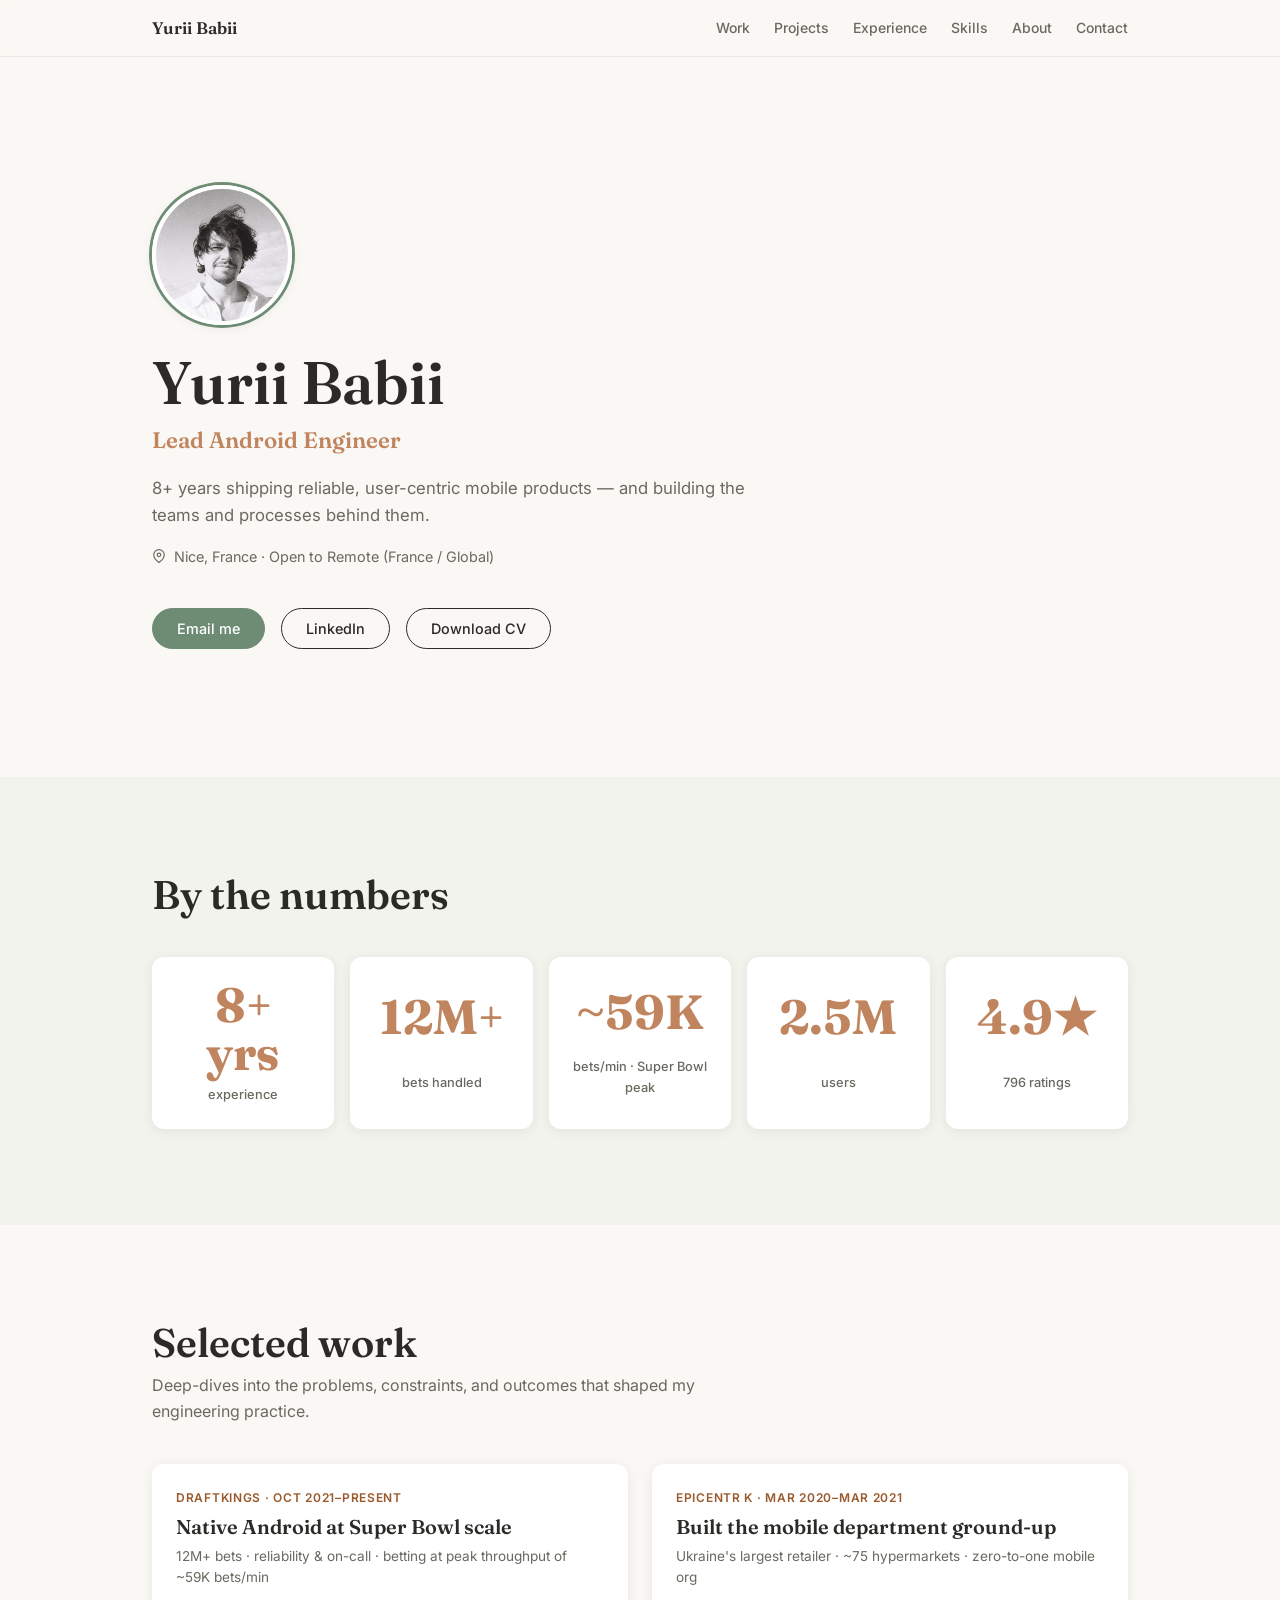
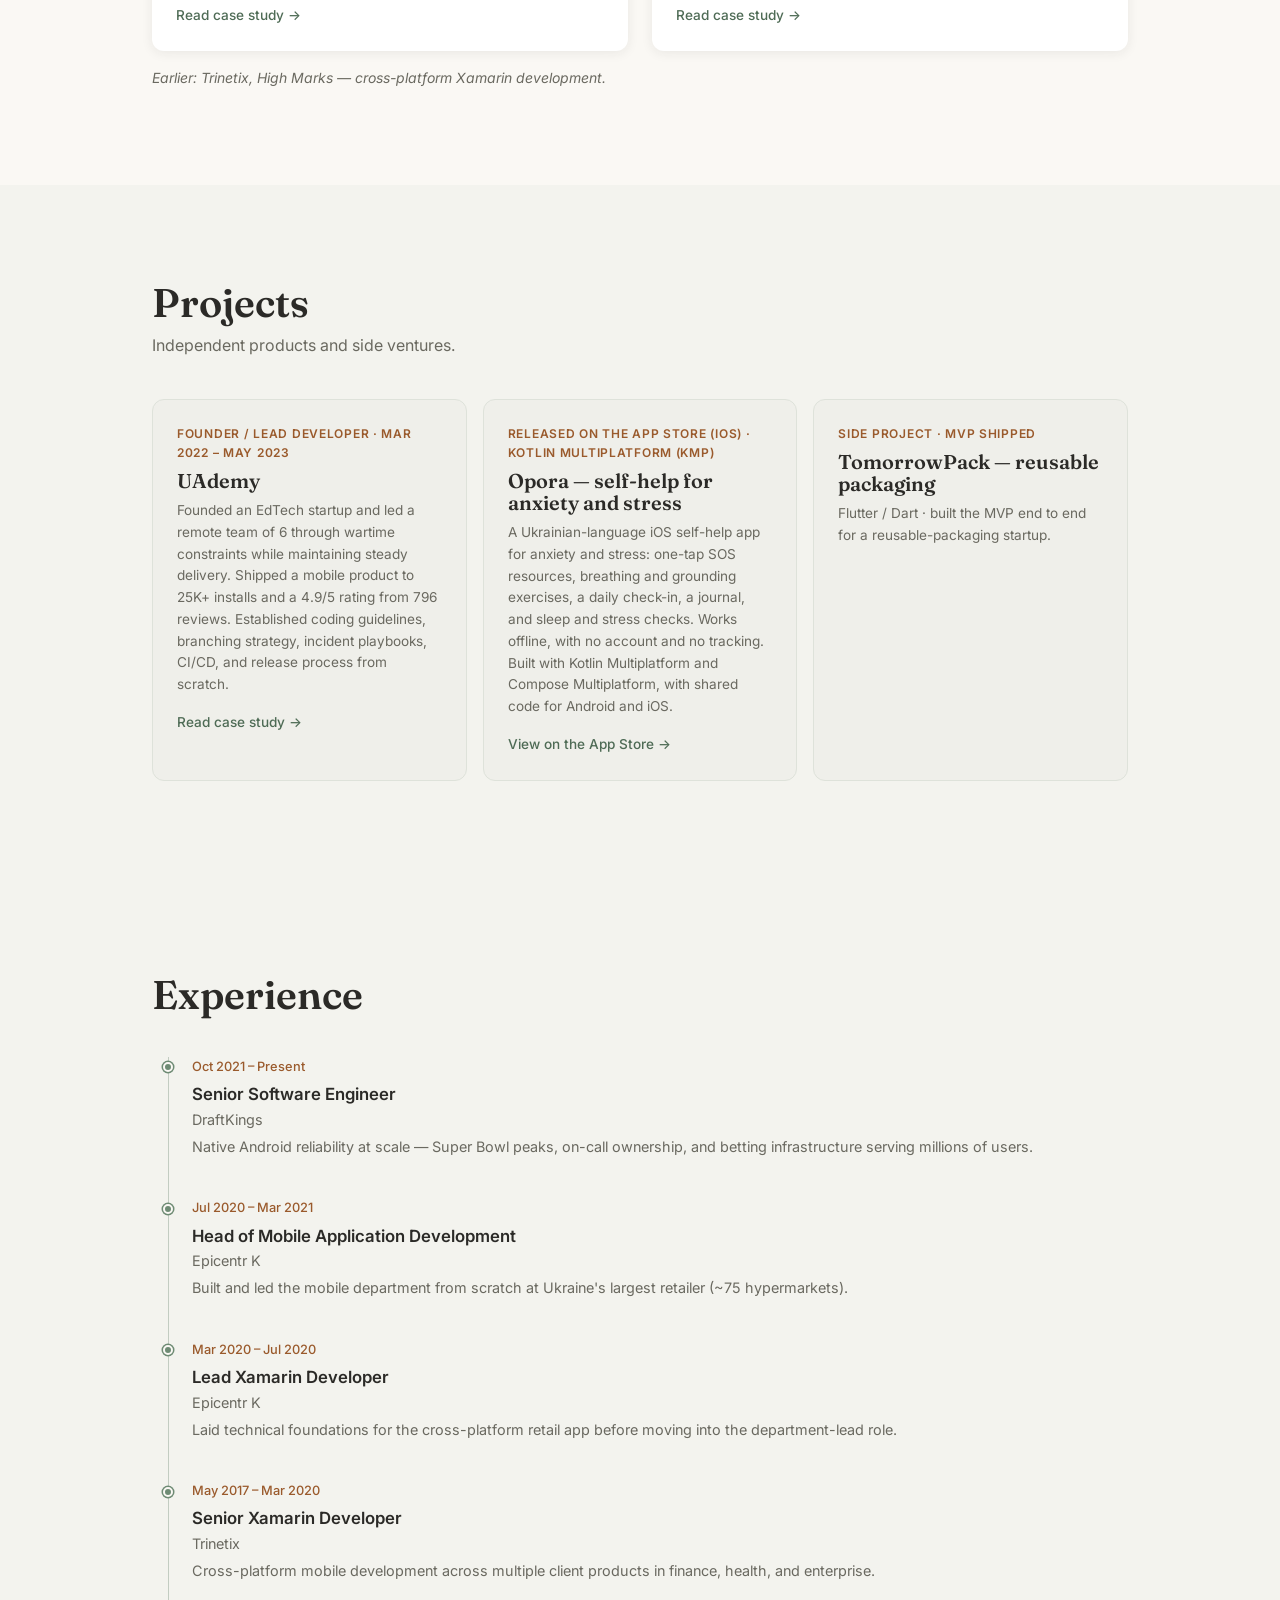
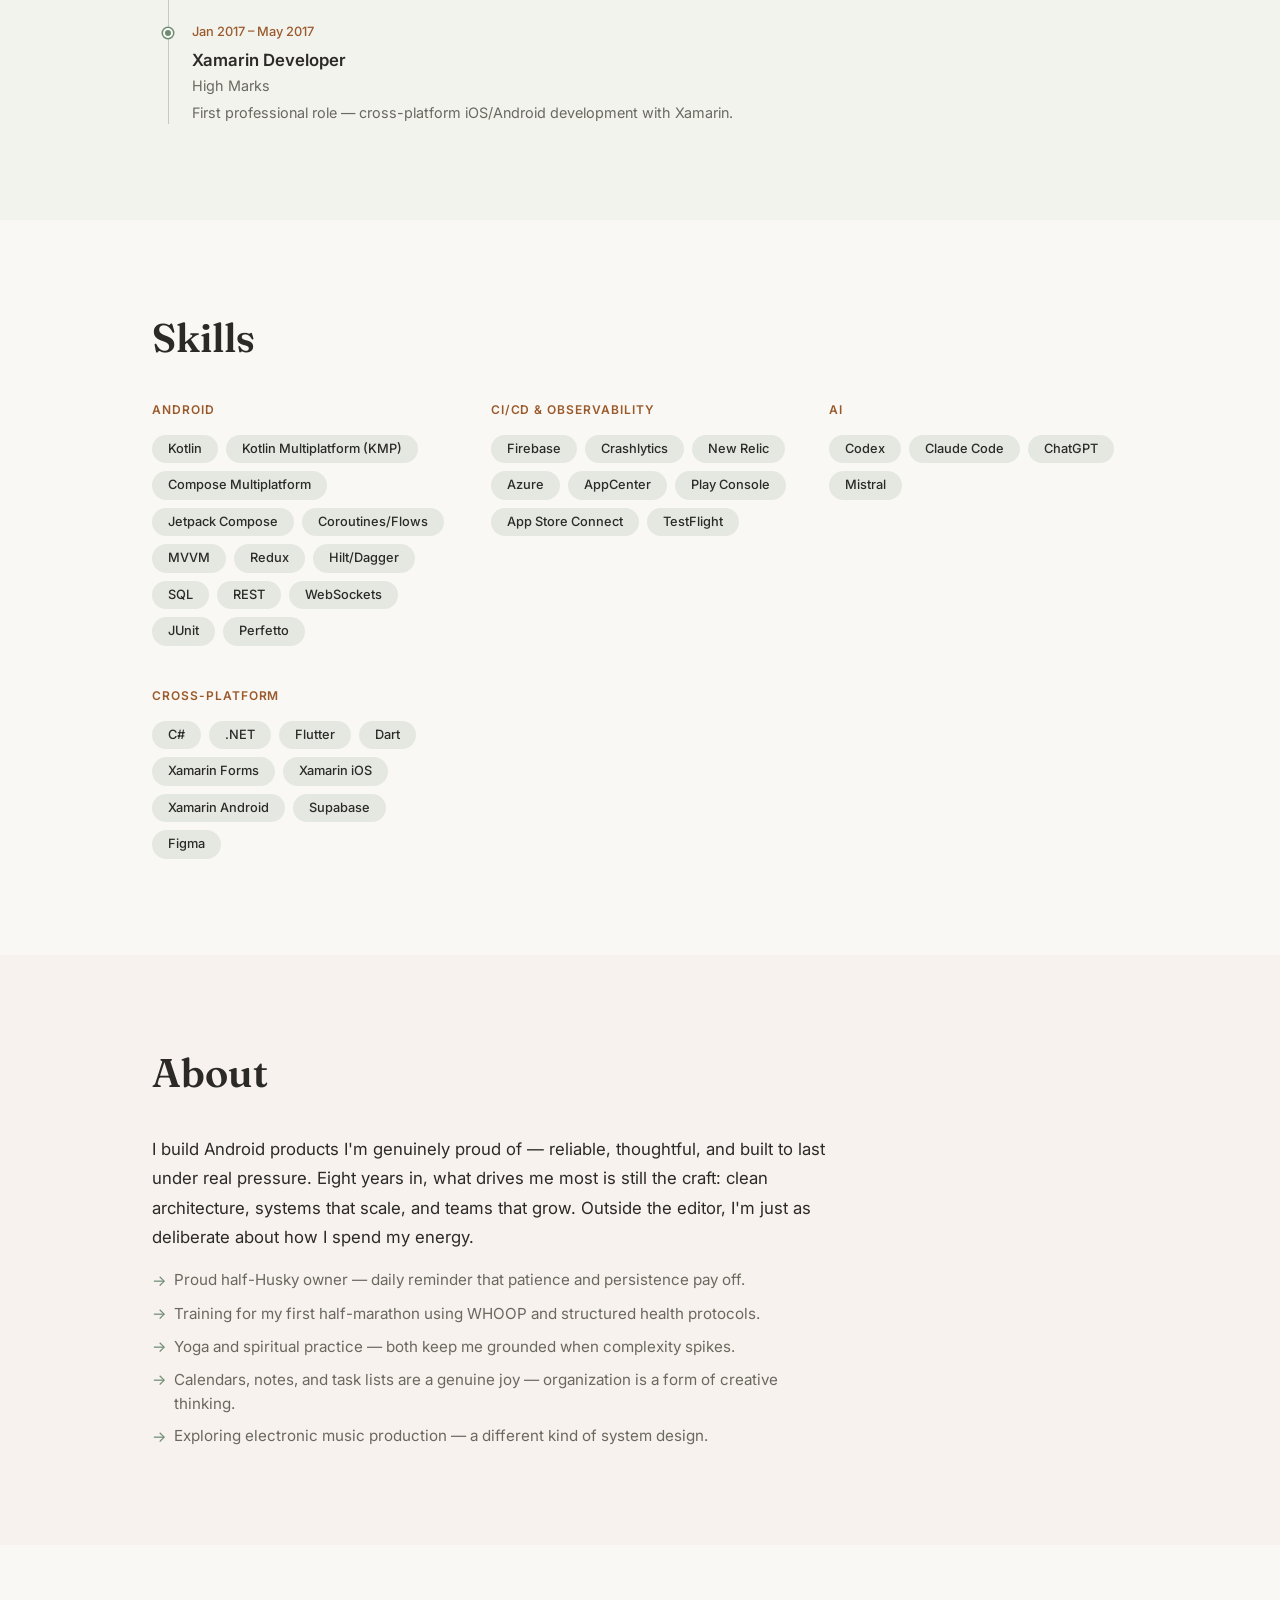
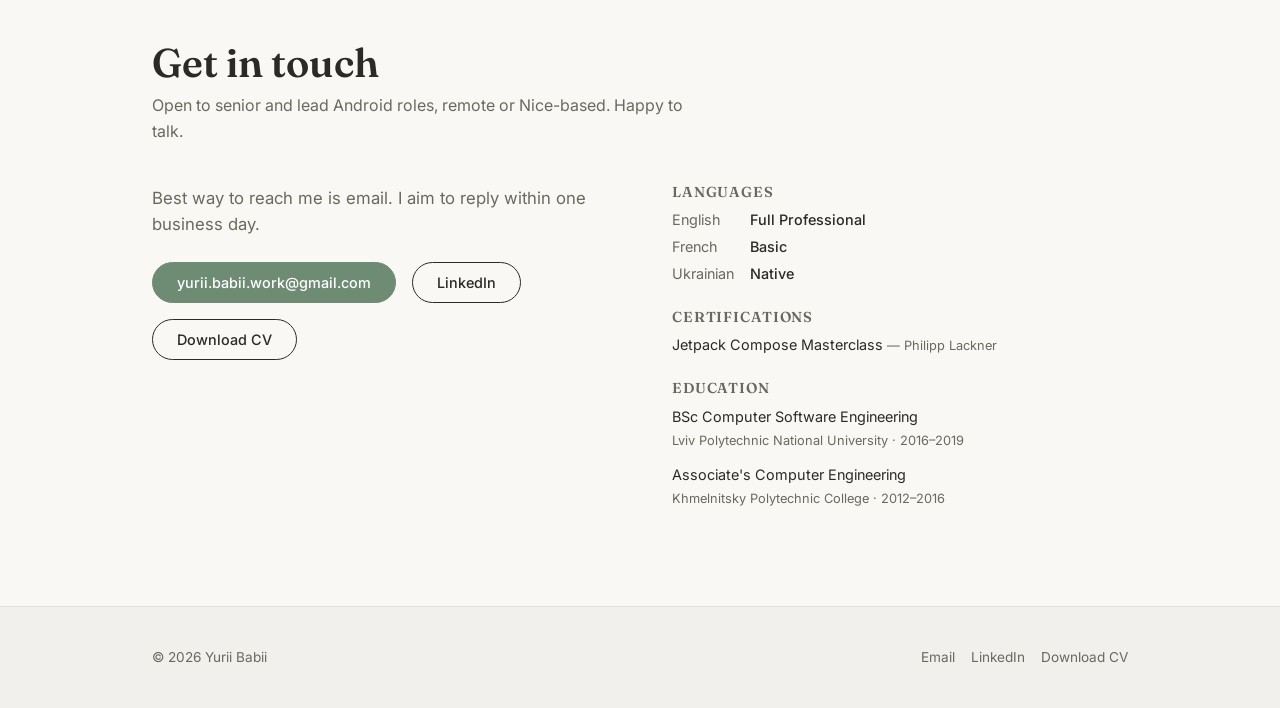
==== index.html @ 5bc6154f "Match Opora App Store link to project card style" ====
<!DOCTYPE html>
<html lang="en">
<head>
  <meta charset="UTF-8" />
  <meta name="viewport" content="width=device-width, initial-scale=1.0" />
  <title>Yurii Babii — Lead Android Engineer</title>
  <meta name="description" content="Lead Android Engineer with 8+ years building reliable, user-centric mobile products — from Super Bowl-scale betting to a founder-led app with 25K+ installs." />

  <!-- Open Graph -->
  <meta property="og:title" content="Yurii Babii — Lead Android Engineer" />
  <meta property="og:description" content="Lead Android Engineer with 8+ years building reliable, user-centric mobile products — from Super Bowl-scale betting to a founder-led app with 25K+ installs." />
  <meta property="og:type" content="website" />
  <meta property="og:url" content="https://yuriibabii.github.io/" />
  <meta property="og:image" content="https://yuriibabii.github.io/assets/og-image.png" />

  <!-- Favicon -->
  <link rel="icon" href="assets/favicon.svg" type="image/svg+xml" />

  <!-- Fonts -->
  <link rel="preconnect" href="https://fonts.googleapis.com" />
  <link rel="preconnect" href="https://fonts.gstatic.com" crossorigin />
  <link rel="stylesheet" href="https://fonts.googleapis.com/css2?family=Fraunces:opsz,wght@9..144,400;9..144,600&family=Inter:wght@400;500;600&display=swap" />

  <!-- Styles -->
  <link rel="stylesheet" href="css/style.css" />

  <style>
    /* ── Nav ────────────────────────────────────────────── */
    .site-nav {
      position: sticky;
      top: 0;
      z-index: 900;
      background: color-mix(in srgb, var(--bg) 92%, transparent);
      backdrop-filter: blur(8px);
      border-bottom: 1px solid color-mix(in srgb, var(--text) 8%, transparent);
    }

    .site-nav .container {
      display: flex;
      align-items: center;
      justify-content: space-between;
      height: 56px;
    }

    .site-nav__name {
      font-family: 'Fraunces', Georgia, serif;
      font-size: 1.05rem;
      font-weight: 600;
      color: var(--text);
      text-decoration: none;
    }

    .site-nav__links {
      display: flex;
      align-items: center;
      gap: var(--s4);
      list-style: none;
    }

    .site-nav__links a {
      font-size: 0.875rem;
      font-weight: 500;
      color: var(--muted);
      text-decoration: none;
      transition: color 0.2s;
    }

    .site-nav__links a:hover {
      color: var(--text);
    }

    .site-nav__toggle {
      display: none;
      background: none;
      border: none;
      cursor: pointer;
      padding: var(--s2);
      color: var(--text);
      font-size: 1.25rem;
      line-height: 1;
    }

    @media (max-width: 640px) {
      .site-nav__toggle { display: flex; align-items: center; }

      .site-nav__links {
        display: none;
        position: absolute;
        top: 56px;
        left: 0;
        right: 0;
        flex-direction: column;
        align-items: flex-start;
        gap: 0;
        background: var(--bg);
        border-bottom: 1px solid color-mix(in srgb, var(--text) 8%, transparent);
        padding: var(--s3) 0;
      }

      .site-nav__links.open {
        display: flex;
      }

      .site-nav__links li {
        width: 100%;
      }

      .site-nav__links a {
        display: block;
        padding: var(--s2) clamp(1rem, 4vw, 2rem);
        font-size: 1rem;
      }
    }

    /* ── Hero ───────────────────────────────────────────── */
    .hero {
      padding-block: clamp(4rem, 10vw, 8rem);
    }

    .hero__tagline {
      font-size: clamp(1.1rem, 2vw, 1.4rem);
      color: var(--clay);
      font-weight: 600;
      margin-top: var(--s2);
      font-family: 'Fraunces', Georgia, serif;
    }

    .hero__pitch {
      max-width: 600px;
      margin-top: var(--s3);
      font-size: 1.05rem;
      color: var(--muted);
    }

    .hero__location {
      margin-top: var(--s3);
      font-size: 0.9rem;
      color: var(--muted);
      display: flex;
      align-items: center;
      gap: var(--s2);
    }

    .hero__location svg {
      flex-shrink: 0;
    }

    .hero__cta {
      margin-top: var(--s5);
      display: flex;
      flex-wrap: wrap;
      gap: var(--s3);
    }

    .hero__photo {
      display: block;
      width: 140px;
      height: 140px;
      border-radius: 50%;
      object-fit: cover;
      border: 4px solid #fff;
      box-shadow: 0 0 0 3px var(--sage), var(--shadow);
      margin-bottom: var(--s4);
    }

    @media (max-width: 640px) {
      .hero__photo {
        width: 110px;
        height: 110px;
      }
    }

    /* ── Metrics ────────────────────────────────────────── */
    .metrics-grid {
      display: grid;
      grid-template-columns: repeat(auto-fit, minmax(160px, 1fr));
      gap: var(--s3);
    }

    .metric__label {
      font-size: 0.8rem;
      color: var(--muted);
      margin-top: var(--s2);
      font-weight: 500;
    }

    /* ── Work ───────────────────────────────────────────── */
    .work-grid {
      display: grid;
      grid-template-columns: repeat(auto-fit, minmax(280px, 1fr));
      gap: var(--s4);
    }

    .card__eyebrow {
      font-size: 0.75rem;
      font-weight: 600;
      text-transform: uppercase;
      letter-spacing: 0.06em;
      color: #9A5A2C;
      margin-bottom: var(--s2);
    }

    .card h3 {
      margin-bottom: var(--s2);
    }

    .card__meta {
      font-size: 0.85rem;
      color: var(--muted);
      margin-top: var(--s2);
    }

    .card__arrow {
      margin-top: var(--s3);
      font-size: 0.85rem;
      font-weight: 500;
      color: #4E6B55;
    }

    .card__arrow a {
      color: inherit;
      text-decoration: none;
    }

    .card--secondary {
      background: color-mix(in srgb, var(--sage) 8%, var(--bg));
      box-shadow: none;
      border: 1px solid color-mix(in srgb, var(--sage) 20%, var(--bg));
    }

    .card--secondary:hover {
      transform: none;
      box-shadow: none;
    }

    .work-secondary {
      margin-top: var(--s4);
      display: grid;
      grid-template-columns: repeat(auto-fit, minmax(260px, 1fr));
      gap: var(--s3);
    }

    .earlier-note {
      margin-top: var(--s3);
      font-size: 0.875rem;
      color: var(--muted);
      font-style: italic;
    }

    /* ── Timeline ───────────────────────────────────────── */
    .timeline__date {
      font-size: 0.8rem;
      font-weight: 500;
      color: #9A5A2C;
      margin-bottom: var(--s1);
    }

    .timeline__title {
      font-size: 1.05rem;
      font-weight: 600;
    }

    .timeline__org {
      font-size: 0.9rem;
      color: var(--muted);
      margin-bottom: var(--s1);
    }

    .timeline__impact {
      font-size: 0.9rem;
      color: var(--muted);
    }

    /* ── Skills ─────────────────────────────────────────── */
    .skills-grid {
      display: grid;
      grid-template-columns: repeat(auto-fit, minmax(220px, 1fr));
      gap: var(--s5);
    }

    .skill-group__label {
      font-size: 0.75rem;
      font-weight: 600;
      text-transform: uppercase;
      letter-spacing: 0.08em;
      color: #9A5A2C;
      margin-bottom: var(--s3);
    }

    .skill-group__chips {
      display: flex;
      flex-wrap: wrap;
      gap: var(--s2);
    }

    /* ── About ──────────────────────────────────────────── */
    .about-body {
      max-width: 680px;
    }

    .about-body p {
      font-size: 1.05rem;
      line-height: 1.75;
      margin-bottom: var(--s3);
    }

    .about-list {
      list-style: none;
      padding: 0;
      display: flex;
      flex-direction: column;
      gap: var(--s2);
    }

    .about-list li {
      display: flex;
      align-items: flex-start;
      gap: var(--s2);
      font-size: 0.95rem;
      color: var(--muted);
    }

    .about-list li::before {
      content: '→';
      color: var(--sage);
      flex-shrink: 0;
      margin-top: 0.05em;
    }

    /* ── Contact ────────────────────────────────────────── */
    .contact-layout {
      display: grid;
      grid-template-columns: 1fr 1fr;
      gap: var(--s6);
    }

    @media (max-width: 640px) {
      .contact-layout { grid-template-columns: 1fr; gap: var(--s5); }
    }

    .contact-cta {
      display: flex;
      flex-wrap: wrap;
      gap: var(--s3);
      margin-top: var(--s4);
    }

    .contact-detail-group {
      display: flex;
      flex-direction: column;
      gap: var(--s4);
    }

    .detail-block h4 {
      font-family: 'Fraunces', Georgia, serif;
      font-size: 0.9rem;
      font-weight: 600;
      color: var(--muted);
      text-transform: uppercase;
      letter-spacing: 0.06em;
      margin-bottom: var(--s2);
    }

    .detail-block dl {
      display: grid;
      grid-template-columns: auto 1fr;
      gap: var(--s1) var(--s3);
      font-size: 0.9rem;
    }

    .detail-block dt {
      color: var(--muted);
    }

    .detail-block dd {
      color: var(--text);
      font-weight: 500;
    }

    .detail-block ul {
      list-style: none;
      padding: 0;
      display: flex;
      flex-direction: column;
      gap: var(--s1);
      font-size: 0.9rem;
    }

    .detail-block li {
      color: var(--text);
    }

    .detail-block .cert-issuer {
      color: var(--muted);
      font-size: 0.8rem;
    }

    /* ── Section headings ───────────────────────────────── */
    .section-heading {
      margin-bottom: var(--s5);
    }

    .section-heading h2 {
      margin-bottom: var(--s2);
    }

    .section-heading p {
      color: var(--muted);
      font-size: 1rem;
      max-width: 560px;
    }

    /* ── Footer ─────────────────────────────────────────── */
    .site-footer {
      background: color-mix(in srgb, var(--text) 4%, var(--bg));
      border-top: 1px solid color-mix(in srgb, var(--text) 8%, transparent);
      padding-block: var(--s5);
    }

    .site-footer .container {
      display: flex;
      align-items: center;
      justify-content: space-between;
      flex-wrap: wrap;
      gap: var(--s3);
    }

    .site-footer__copy {
      font-size: 0.85rem;
      color: var(--muted);
    }

    .site-footer__links {
      display: flex;
      gap: var(--s3);
      flex-wrap: wrap;
    }

    .site-footer__links a {
      font-size: 0.85rem;
      color: var(--muted);
      text-decoration: none;
      transition: color 0.2s;
    }

    .site-footer__links a:hover {
      color: var(--text);
    }
  </style>
</head>
<body>

<!-- ══════════════════════════════════════════════════════
     NAV
═══════════════════════════════════════════════════════ -->
<header class="site-nav">
  <div class="container">
    <a href="#" class="site-nav__name">Yurii Babii</a>
    <button class="site-nav__toggle" data-nav-toggle aria-label="Toggle navigation" aria-expanded="false">&#9776;</button>
    <ul class="site-nav__links" data-nav>
      <li><a href="#work">Work</a></li>
      <li><a href="#projects">Projects</a></li>
      <li><a href="#experience">Experience</a></li>
      <li><a href="#skills">Skills</a></li>
      <li><a href="#about">About</a></li>
      <li><a href="#contact">Contact</a></li>
    </ul>
  </div>
</header>

<!-- ══════════════════════════════════════════════════════
     HERO
═══════════════════════════════════════════════════════ -->
<section class="hero section" id="hero">
  <div class="container reveal">
    <img class="hero__photo" src="assets/img/yurii.png" alt="Yurii Babii" width="140" height="140" loading="eager">
    <h1>Yurii Babii</h1>
    <p class="hero__tagline">Lead Android Engineer</p>
    <p class="hero__pitch">8+ years shipping reliable, user-centric mobile products — and building the teams and processes behind them.</p>
    <p class="hero__location">
      <svg width="14" height="14" viewBox="0 0 24 24" fill="none" stroke="currentColor" stroke-width="2" stroke-linecap="round" stroke-linejoin="round" aria-hidden="true"><path d="M21 10c0 7-9 13-9 13s-9-6-9-13a9 9 0 0118 0z"/><circle cx="12" cy="10" r="3"/></svg>
      Nice, France · Open to Remote (France / Global)
    </p>
    <div class="hero__cta">
      <a href="mailto:yurii.babii.work@gmail.com" class="btn btn-primary">Email me</a>
      <a href="https://linkedin.com/in/yuriibabii" class="btn" target="_blank" rel="noopener">LinkedIn</a>
      <a href="assets/cv/Yurii-Babii-CV.pdf" class="btn" download>Download CV</a>
    </div>
  </div>
</section>

<!-- ══════════════════════════════════════════════════════
     IMPACT METRICS
═══════════════════════════════════════════════════════ -->
<section class="section" id="impact" style="background: color-mix(in srgb, var(--sage) 5%, var(--bg));">
  <div class="container">
    <div class="section-heading reveal">
      <h2>By the numbers</h2>
    </div>
    <div class="metrics-grid reveal">

      <div class="metric">
        <div class="metric__num" data-count="8" data-suffix="+ yrs">0</div>
        <div class="metric__label">experience</div>
      </div>

      <div class="metric">
        <div class="metric__num">12M+</div>
        <div class="metric__label">bets handled</div>
      </div>

      <div class="metric">
        <div class="metric__num" data-count="59" data-prefix="~" data-suffix="K">0</div>
        <div class="metric__label">bets/min · Super Bowl peak</div>
      </div>

      <div class="metric">
        <div class="metric__num">2.5M</div>
        <div class="metric__label">users</div>
      </div>

      <div class="metric">
        <div class="metric__num" data-count="4.9" data-float="true" data-suffix="★">0</div>
        <div class="metric__label">796 ratings</div>
      </div>

    </div>
  </div>
</section>

<!-- ══════════════════════════════════════════════════════
     SELECTED WORK
═══════════════════════════════════════════════════════ -->
<section class="section" id="work">
  <div class="container">
    <div class="section-heading reveal">
      <h2>Selected work</h2>
      <p>Deep-dives into the problems, constraints, and outcomes that shaped my engineering practice.</p>
    </div>

    <div class="work-grid">

      <a href="case-studies/draftkings.html" class="card reveal">
        <div class="card__eyebrow">DraftKings · Oct 2021–Present</div>
        <h3>Native Android at Super Bowl scale</h3>
        <p class="card__meta">12M+ bets · reliability & on-call · betting at peak throughput of ~59K bets/min</p>
        <p class="card__arrow">Read case study →</p>
      </a>

      <a href="case-studies/epicentr.html" class="card reveal">
        <div class="card__eyebrow">Epicentr K · Mar 2020–Mar 2021</div>
        <h3>Built the mobile department ground-up</h3>
        <p class="card__meta">Ukraine's largest retailer · ~75 hypermarkets · zero-to-one mobile org</p>
        <p class="card__arrow">Read case study →</p>
      </a>

    </div>

    <p class="earlier-note reveal">Earlier: Trinetix, High Marks — cross-platform Xamarin development.</p>

  </div>
</section>

<!-- ══════════════════════════════════════════════════════
     PROJECTS
═══════════════════════════════════════════════════════ -->
<section class="section" id="projects" style="background: color-mix(in srgb, var(--sage) 5%, var(--bg));">
  <div class="container">
    <div class="section-heading reveal">
      <h2>Projects</h2>
      <p>Independent products and side ventures.</p>
    </div>

    <div class="work-secondary">

      <a href="case-studies/uademy.html" class="card card--secondary reveal">
        <div class="card__eyebrow">Founder / Lead Developer · Mar 2022 – May 2023</div>
        <h3>UAdemy</h3>
        <p class="card__meta">Founded an EdTech startup and led a remote team of 6 through wartime constraints while maintaining steady delivery. Shipped a mobile product to 25K+ installs and a 4.9/5 rating from 796 reviews. Established coding guidelines, branching strategy, incident playbooks, CI/CD, and release process from scratch.</p>
        <p class="card__arrow">Read case study →</p>
      </a>

      <div class="card card--secondary reveal">
        <div class="card__eyebrow">Released on the App Store (iOS) · Kotlin Multiplatform (KMP)</div>
        <h3>Opora — self-help for anxiety and stress</h3>
        <p class="card__meta">A Ukrainian-language iOS self-help app for anxiety and stress: one-tap SOS resources, breathing and grounding exercises, a daily check-in, a journal, and sleep and stress checks. Works offline, with no account and no tracking. Built with Kotlin Multiplatform and Compose Multiplatform, with shared code for Android and iOS.</p>
        <p class="card__arrow"><a href="https://apps.apple.com/fr/app/%D0%BE%D0%BF%D0%BE%D1%80%D0%B0-%D1%81%D0%B0%D0%BC%D0%BE%D0%B4%D0%BE%D0%BF%D0%BE%D0%BC%D0%BE%D0%B3%D0%B0/id6814156925?l=en-GB" target="_blank" rel="noopener">View on the App Store →</a></p>
      </div>

      <div class="card card--secondary reveal">
        <div class="card__eyebrow">Side project · MVP shipped</div>
        <h3>TomorrowPack — reusable packaging</h3>
        <p class="card__meta">Flutter / Dart · built the MVP end to end for a reusable-packaging startup.</p>
      </div>

    </div>
  </div>
</section>

<!-- ══════════════════════════════════════════════════════
     EXPERIENCE TIMELINE
═══════════════════════════════════════════════════════ -->
<section class="section" id="experience" style="background: color-mix(in srgb, var(--sage) 5%, var(--bg));">
  <div class="container">
    <div class="section-heading reveal">
      <h2>Experience</h2>
    </div>

    <div class="timeline">

      <div class="timeline__item reveal">
        <div class="timeline__date">Oct 2021 – Present</div>
        <div class="timeline__title">Senior Software Engineer</div>
        <div class="timeline__org">DraftKings</div>
        <div class="timeline__impact">Native Android reliability at scale — Super Bowl peaks, on-call ownership, and betting infrastructure serving millions of users.</div>
      </div>

      <div class="timeline__item reveal">
        <div class="timeline__date">Jul 2020 – Mar 2021</div>
        <div class="timeline__title">Head of Mobile Application Development</div>
        <div class="timeline__org">Epicentr K</div>
        <div class="timeline__impact">Built and led the mobile department from scratch at Ukraine's largest retailer (~75 hypermarkets).</div>
      </div>

      <div class="timeline__item reveal">
        <div class="timeline__date">Mar 2020 – Jul 2020</div>
        <div class="timeline__title">Lead Xamarin Developer</div>
        <div class="timeline__org">Epicentr K</div>
        <div class="timeline__impact">Laid technical foundations for the cross-platform retail app before moving into the department-lead role.</div>
      </div>

      <div class="timeline__item reveal">
        <div class="timeline__date">May 2017 – Mar 2020</div>
        <div class="timeline__title">Senior Xamarin Developer</div>
        <div class="timeline__org">Trinetix</div>
        <div class="timeline__impact">Cross-platform mobile development across multiple client products in finance, health, and enterprise.</div>
      </div>

      <div class="timeline__item reveal">
        <div class="timeline__date">Jan 2017 – May 2017</div>
        <div class="timeline__title">Xamarin Developer</div>
        <div class="timeline__org">High Marks</div>
        <div class="timeline__impact">First professional role — cross-platform iOS/Android development with Xamarin.</div>
      </div>

    </div>
  </div>
</section>

<!-- ══════════════════════════════════════════════════════
     SKILLS
═══════════════════════════════════════════════════════ -->
<section class="section" id="skills">
  <div class="container">
    <div class="section-heading reveal">
      <h2>Skills</h2>
    </div>

    <div class="skills-grid">

      <div class="reveal">
        <div class="skill-group__label">Android</div>
        <div class="skill-group__chips">
          <span class="chip">Kotlin</span>
          <span class="chip">Kotlin Multiplatform (KMP)</span>
          <span class="chip">Compose Multiplatform</span>
          <span class="chip">Jetpack Compose</span>
          <span class="chip">Coroutines/Flows</span>
          <span class="chip">MVVM</span>
          <span class="chip">Redux</span>
          <span class="chip">Hilt/Dagger</span>
          <span class="chip">SQL</span>
          <span class="chip">REST</span>
          <span class="chip">WebSockets</span>
          <span class="chip">JUnit</span>
          <span class="chip">Perfetto</span>
        </div>
      </div>

      <div class="reveal">
        <div class="skill-group__label">CI/CD &amp; Observability</div>
        <div class="skill-group__chips">
          <span class="chip">Firebase</span>
          <span class="chip">Crashlytics</span>
          <span class="chip">New Relic</span>
          <span class="chip">Azure</span>
          <span class="chip">AppCenter</span>
          <span class="chip">Play Console</span>
          <span class="chip">App Store Connect</span>
          <span class="chip">TestFlight</span>
        </div>
      </div>

      <div class="reveal">
        <div class="skill-group__label">AI</div>
        <div class="skill-group__chips">
          <span class="chip">Codex</span>
          <span class="chip">Claude Code</span>
          <span class="chip">ChatGPT</span>
          <span class="chip">Mistral</span>
        </div>
      </div>

      <div class="reveal">
        <div class="skill-group__label">Cross-platform</div>
        <div class="skill-group__chips">
          <span class="chip">C#</span>
          <span class="chip">.NET</span>
          <span class="chip">Flutter</span>
          <span class="chip">Dart</span>
          <span class="chip">Xamarin Forms</span>
          <span class="chip">Xamarin iOS</span>
          <span class="chip">Xamarin Android</span>
          <span class="chip">Supabase</span>
          <span class="chip">Figma</span>
        </div>
      </div>

    </div>
  </div>
</section>

<!-- ══════════════════════════════════════════════════════
     ABOUT
═══════════════════════════════════════════════════════ -->
<section class="section" id="about" style="background: color-mix(in srgb, var(--clay) 5%, var(--bg));">
  <div class="container">
    <div class="section-heading reveal">
      <h2>About</h2>
    </div>

    <div class="about-body reveal">
      <p>
        I build Android products I'm genuinely proud of — reliable, thoughtful, and built to last under real pressure. Eight years in, what drives me most is still the craft: clean architecture, systems that scale, and teams that grow. Outside the editor, I'm just as deliberate about how I spend my energy.
      </p>
      <ul class="about-list">
        <li>Proud half-Husky owner — daily reminder that patience and persistence pay off.</li>
        <li>Training for my first half-marathon using WHOOP and structured health protocols.</li>
        <li>Yoga and spiritual practice — both keep me grounded when complexity spikes.</li>
        <li>Calendars, notes, and task lists are a genuine joy — organization is a form of creative thinking.</li>
        <li>Exploring electronic music production — a different kind of system design.</li>
      </ul>
    </div>
  </div>
</section>

<!-- ══════════════════════════════════════════════════════
     CONTACT
═══════════════════════════════════════════════════════ -->
<section class="section" id="contact">
  <div class="container">
    <div class="section-heading reveal">
      <h2>Get in touch</h2>
      <p>Open to senior and lead Android roles, remote or Nice-based. Happy to talk.</p>
    </div>

    <div class="contact-layout">

      <div class="reveal">
        <p style="font-size:1.05rem; color:var(--muted); margin-bottom:var(--s3);">
          Best way to reach me is email. I aim to reply within one business day.
        </p>
        <div class="contact-cta">
          <a href="mailto:yurii.babii.work@gmail.com" class="btn btn-primary">yurii.babii.work@gmail.com</a>
          <a href="https://linkedin.com/in/yuriibabii" class="btn" target="_blank" rel="noopener">LinkedIn</a>
          <a href="assets/cv/Yurii-Babii-CV.pdf" class="btn" download>Download CV</a>
        </div>
      </div>

      <div class="contact-detail-group reveal">

        <div class="detail-block">
          <h4>Languages</h4>
          <dl>
            <dt>English</dt><dd>Full Professional</dd>
            <dt>French</dt><dd>Basic</dd>
            <dt>Ukrainian</dt><dd>Native</dd>
          </dl>
        </div>

        <div class="detail-block">
          <h4>Certifications</h4>
          <ul>
            <li>
              Jetpack Compose Masterclass
              <span class="cert-issuer"> — Philipp Lackner</span>
            </li>
          </ul>
        </div>

        <div class="detail-block">
          <h4>Education</h4>
          <ul>
            <li>
              BSc Computer Software Engineering<br>
              <span class="cert-issuer">Lviv Polytechnic National University · 2016–2019</span>
            </li>
            <li style="margin-top:var(--s2);">
              Associate's Computer Engineering<br>
              <span class="cert-issuer">Khmelnitsky Polytechnic College · 2012–2016</span>
            </li>
          </ul>
        </div>

      </div>
    </div>
  </div>
</section>

<!-- ══════════════════════════════════════════════════════
     FOOTER
═══════════════════════════════════════════════════════ -->
<footer class="site-footer">
  <div class="container">
    <span class="site-footer__copy">&copy; 2026 Yurii Babii</span>
    <nav class="site-footer__links">
      <a href="mailto:yurii.babii.work@gmail.com">Email</a>
      <a href="https://linkedin.com/in/yuriibabii" target="_blank" rel="noopener">LinkedIn</a>
      <a href="assets/cv/Yurii-Babii-CV.pdf" download>Download CV</a>
    </nav>
  </div>
</footer>

<script src="js/main.js"></script>

</body>
</html>
---- css/style.css ----
/* ============================================================
   Design system — calm/warm palette, Fraunces + Inter
   ============================================================ */

/* 1. Custom properties */
:root {
  --bg:     #FAF8F4;
  --text:   #2B2A27;
  --sage:   #6E8B74;
  --clay:   #C0855F;
  --muted:  #6A6960;
  --maxw:   1040px;

  /* Spacing scale */
  --s1: 0.25rem;
  --s2: 0.5rem;
  --s3: 1rem;
  --s4: 1.5rem;
  --s5: 2.5rem;
  --s6: 4rem;

  /* Radius & shadow */
  --r:      0.75rem;
  --shadow: 0 2px 12px rgba(43, 42, 39, 0.08);
}

/* 2. Reset */
*, *::before, *::after {
  box-sizing: border-box;
  margin: 0;
}

html {
  scroll-behavior: smooth;
}

body {
  background: var(--bg);
  color: var(--text);
  font-family: Inter, system-ui, sans-serif;
  line-height: 1.6;
}

/* 3. Headings */
h1, h2, h3, h4, h5, h6 {
  font-family: 'Fraunces', Georgia, serif;
  line-height: 1.1;
  font-weight: 600;
}

h1 {
  font-size: clamp(2rem, 5vw + 1rem, 3.75rem);
}

h2 {
  font-size: clamp(1.5rem, 3vw + 0.75rem, 2.5rem);
}

h3 {
  font-size: 1.25rem;
}

/* 4. Container */
.container {
  max-width: var(--maxw, 1040px);
  margin-inline: auto;
  padding-inline: clamp(1rem, 4vw, 2rem);
}

/* 5. Section */
.section {
  padding-block: clamp(3rem, 8vw, 6rem);
}

/* 6. Buttons */
.btn {
  display: inline-flex;
  align-items: center;
  gap: var(--s2);
  padding: var(--s2) var(--s4);
  border-radius: 999px;
  border: 1.5px solid var(--text);
  background: transparent;
  color: var(--text);
  font-family: Inter, system-ui, sans-serif;
  font-size: 0.9rem;
  font-weight: 500;
  cursor: pointer;
  text-decoration: none;
  transition: opacity 0.2s, transform 0.2s;
}

.btn:hover {
  opacity: 0.75;
  transform: translateY(-1px);
}

.btn-primary {
  background: var(--sage);
  border-color: var(--sage);
  color: #fff;
}

.btn-primary:hover {
  opacity: 0.85;
  transform: translateY(-1px);
}

/* 7. Chip */
.chip {
  display: inline-block;
  padding: var(--s1) var(--s3);
  border-radius: 999px;
  background: color-mix(in srgb, var(--sage) 15%, var(--bg));
  color: var(--text);
  font-size: 0.8rem;
  font-weight: 500;
  white-space: nowrap;
}

/* 8. Card */
.card {
  border-radius: var(--r);
  background: #fff;
  box-shadow: var(--shadow);
  padding: var(--s4);
  transition: transform 0.25s, box-shadow 0.25s;
}

.card:hover {
  transform: translateY(-3px);
  box-shadow: 0 6px 24px rgba(43, 42, 39, 0.12);
}

a.card {
  text-decoration: none;
  color: inherit;
}

/* 9. Metric */
.metric {
  display: grid;
  place-items: center;
  text-align: center;
  padding: var(--s4);
  border-radius: var(--r);
  background: #fff;
  box-shadow: var(--shadow);
}

.metric__num {
  font-family: 'Fraunces', Georgia, serif;
  font-size: clamp(2rem, 4vw, 3rem);
  font-weight: 700;
  line-height: 1;
  color: var(--clay);
}

/* 10. Timeline */
.timeline {
  position: relative;
  padding-left: var(--s5);
}

.timeline::before {
  content: '';
  position: absolute;
  left: calc(var(--s3) - 0.5px);
  top: 0;
  bottom: 0;
  width: 1px;
  background: color-mix(in srgb, var(--sage) 40%, var(--bg));
}

.timeline__item {
  position: relative;
  padding-bottom: var(--s5);
}

.timeline__item:last-child {
  padding-bottom: 0;
}

.timeline__item::before {
  content: '';
  position: absolute;
  left: calc(-1 * var(--s5) + var(--s3) - 5px);
  top: 0.35em;
  width: 10px;
  height: 10px;
  border-radius: 50%;
  background: var(--sage);
  border: 2px solid var(--bg);
  box-shadow: 0 0 0 1.5px var(--sage);
}

/* 11. Reveal animation */
.reveal {
  opacity: 0;
  transform: translateY(16px);
  transition: opacity 0.6s, transform 0.6s;
}

.reveal.is-visible {
  opacity: 1;
  transform: none;
}

/* 12. Reduced motion */
@media (prefers-reduced-motion: reduce) {
  .reveal {
    opacity: 1;
    transform: none;
    transition: none;
  }

  html {
    scroll-behavior: auto;
  }
}

/* 13. Responsive — grids collapse to 1 col under 640px */
@media (max-width: 640px) {
  .metric,
  [class*="grid"] {
    grid-template-columns: 1fr !important;
  }
}
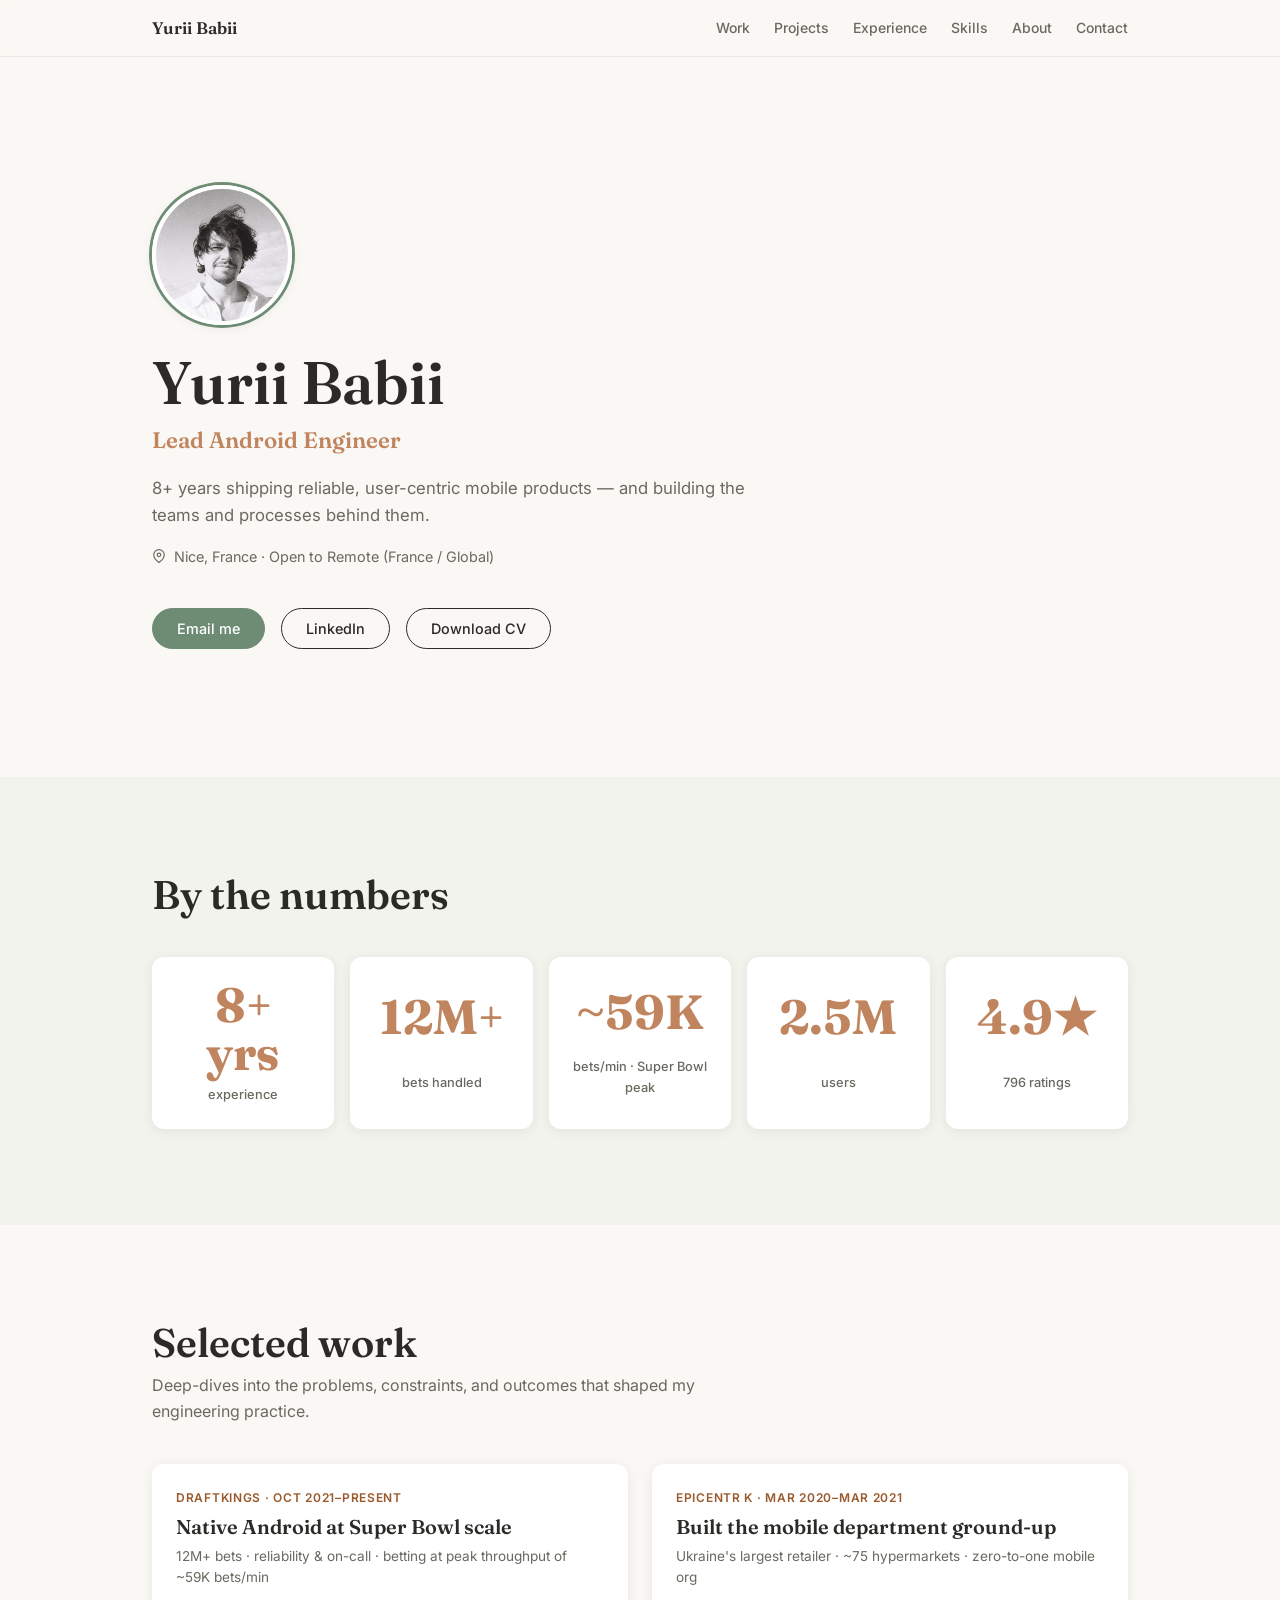
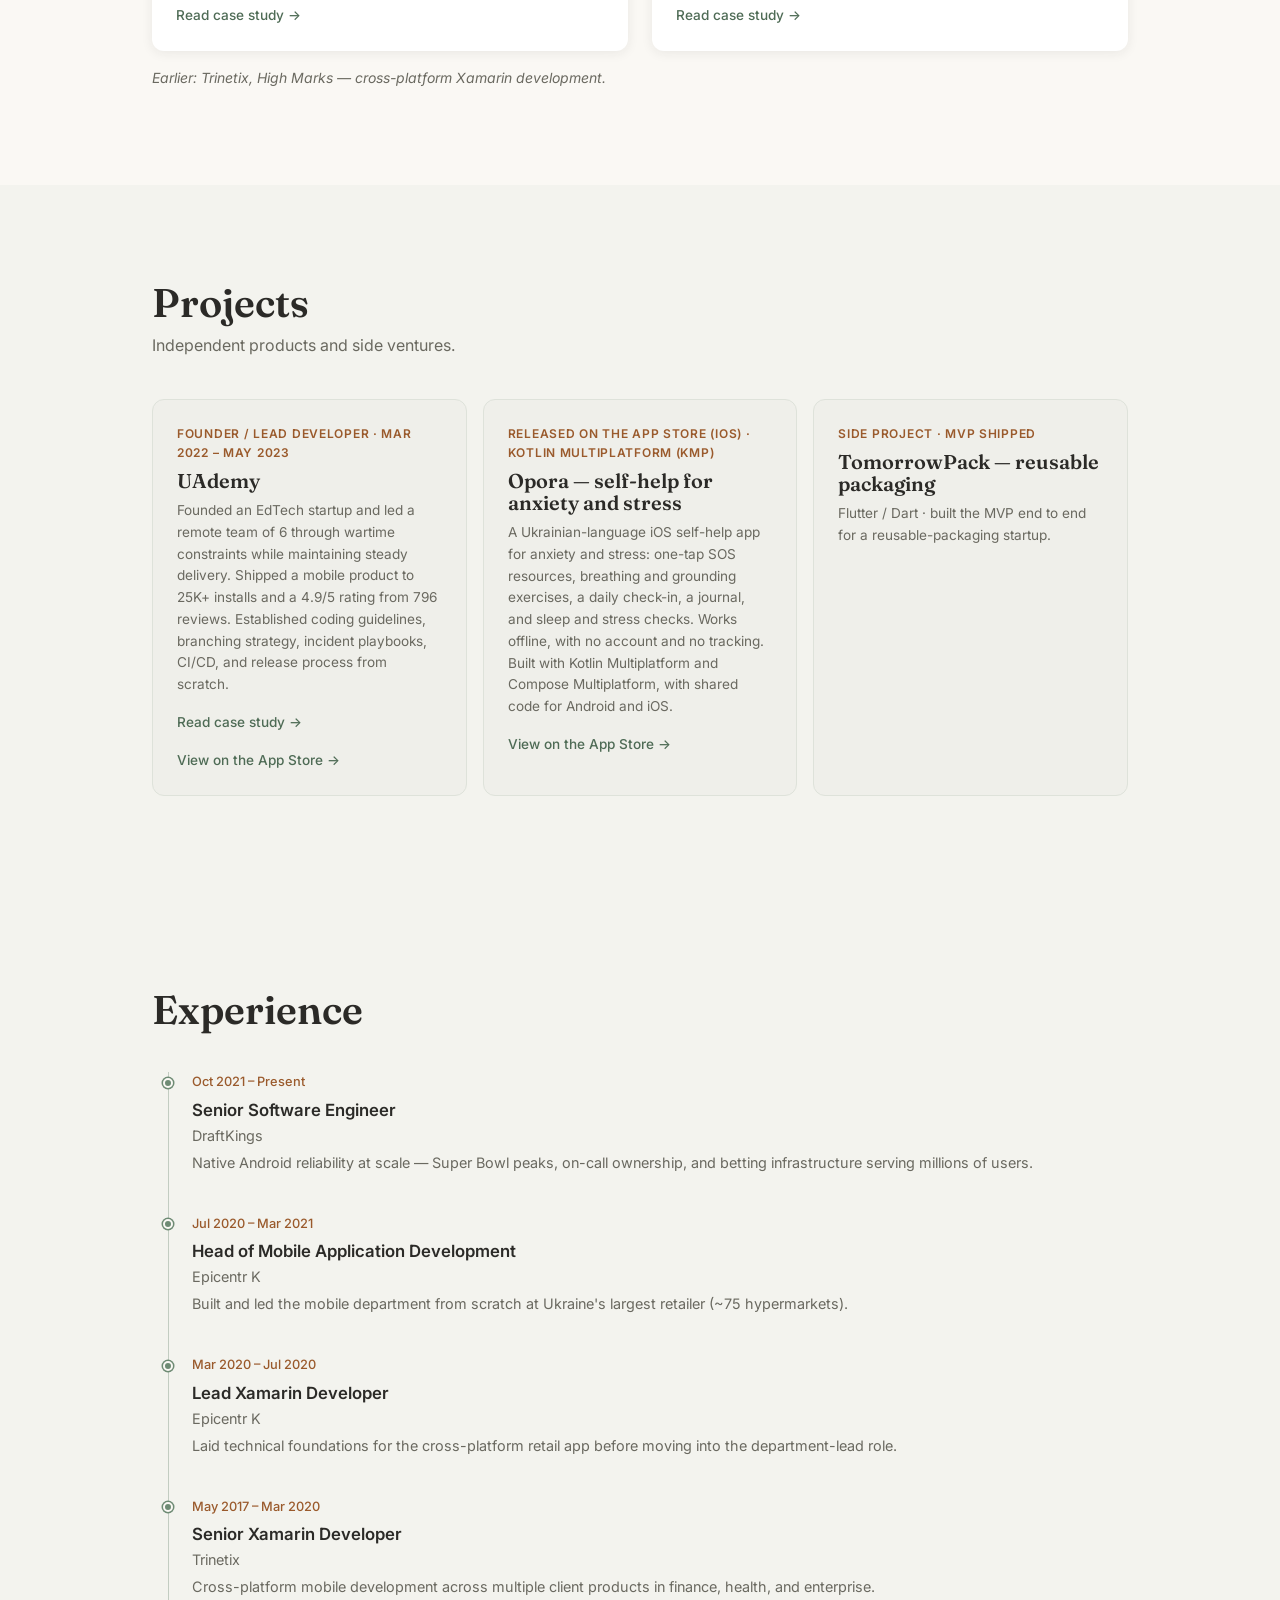
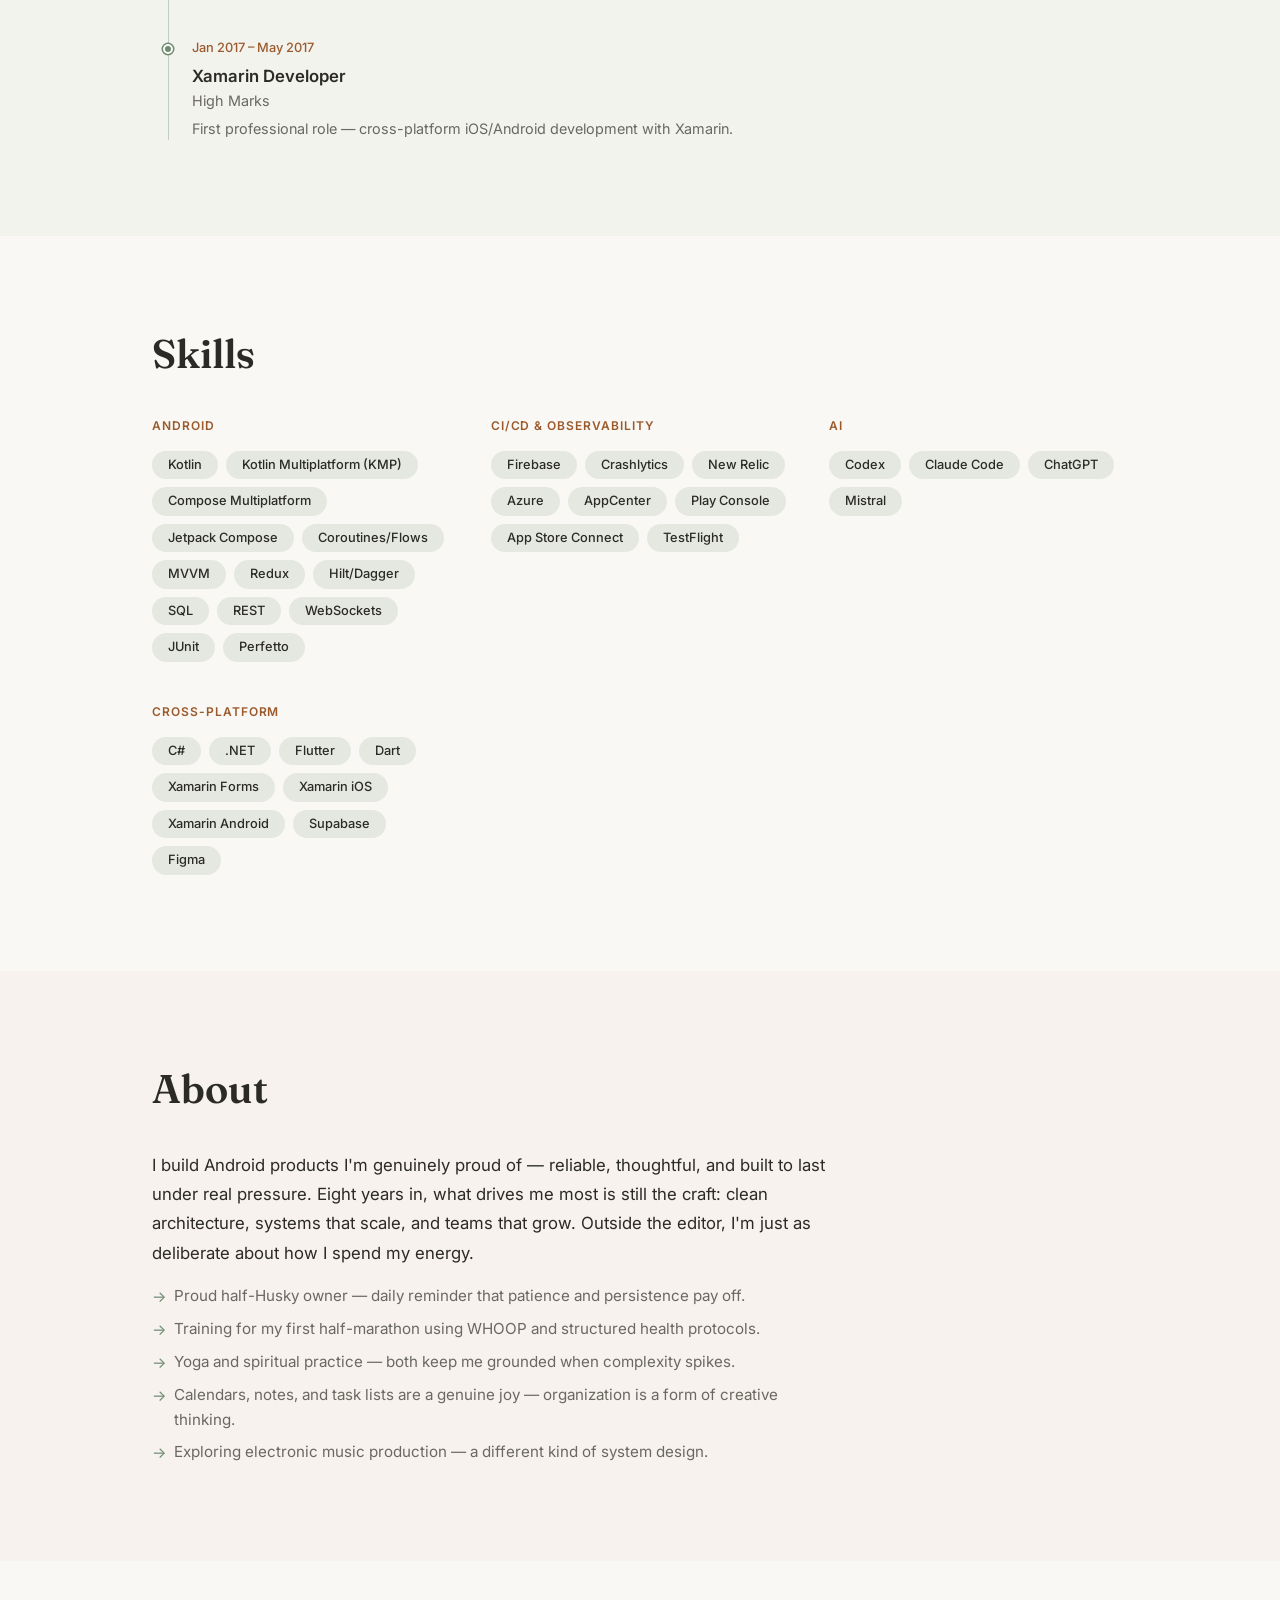
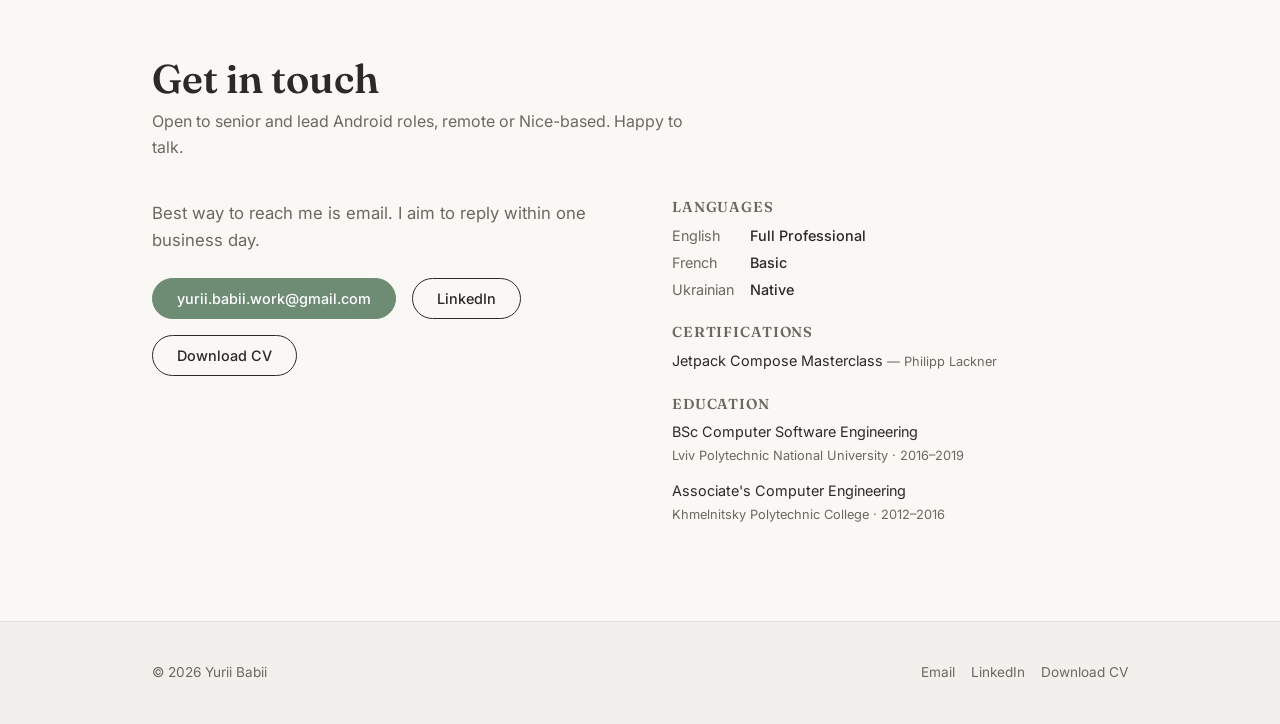
==== commit 5991a6fe: "Add verified UAdemy App Store link to project card" ====
--- a/index.html
+++ b/index.html
@@ -573,12 +573,13 @@
 
     <div class="work-secondary">
 
-      <a href="case-studies/uademy.html" class="card card--secondary reveal">
+      <div class="card card--secondary reveal">
         <div class="card__eyebrow">Founder / Lead Developer · Mar 2022 – May 2023</div>
         <h3>UAdemy</h3>
         <p class="card__meta">Founded an EdTech startup and led a remote team of 6 through wartime constraints while maintaining steady delivery. Shipped a mobile product to 25K+ installs and a 4.9/5 rating from 796 reviews. Established coding guidelines, branching strategy, incident playbooks, CI/CD, and release process from scratch.</p>
-        <p class="card__arrow">Read case study →</p>
-      </a>
+        <p class="card__arrow"><a href="case-studies/uademy.html">Read case study →</a></p>
+        <p class="card__arrow"><a href="https://apps.apple.com/ua/app/%D1%81%D0%BB%D0%BE%D0%B2%D0%B0-%D1%83%D0%BA%D1%80%D0%B0%D1%97%D0%BD%D1%81%D1%8C%D0%BA%D0%BE%D1%8E-word-ukraine/id6443761076?uo=4" target="_blank" rel="noopener">View on the App Store →</a></p>
+      </div>
 
       <div class="card card--secondary reveal">
         <div class="card__eyebrow">Released on the App Store (iOS) · Kotlin Multiplatform (KMP)</div>
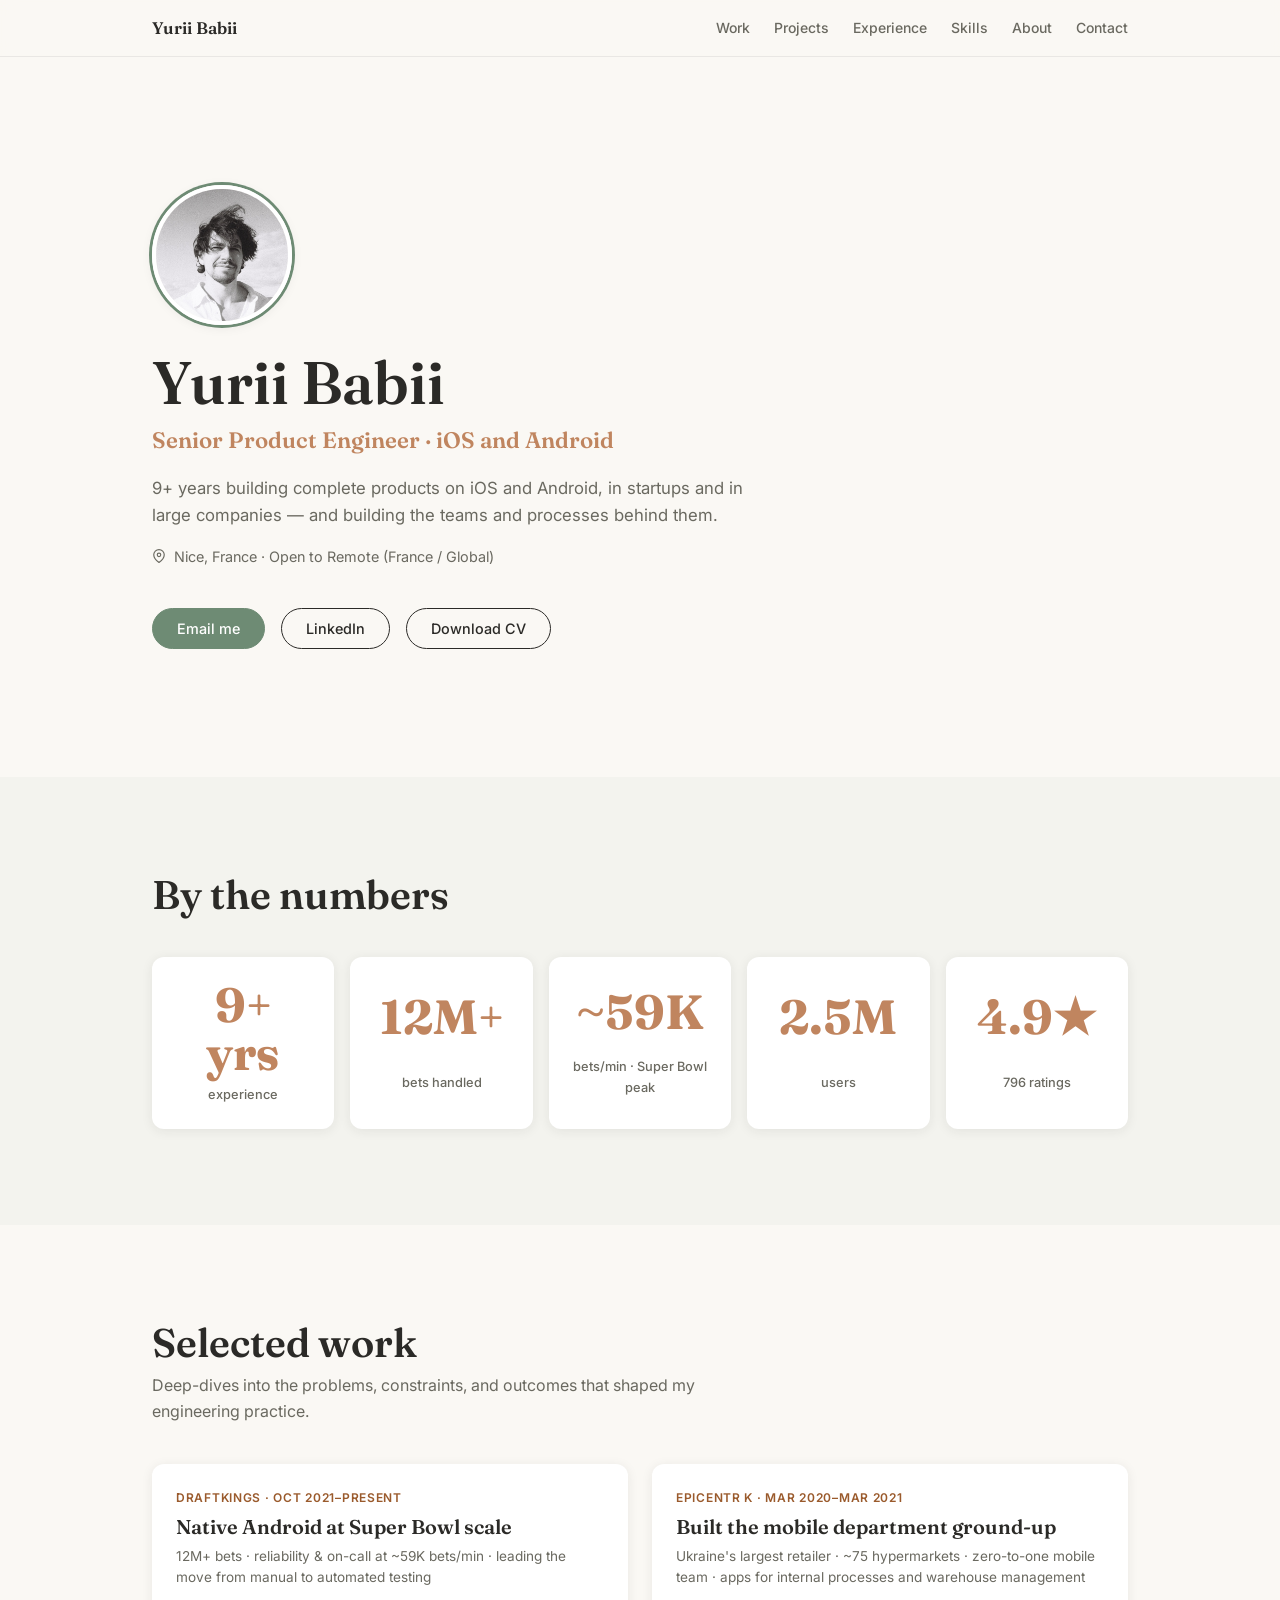
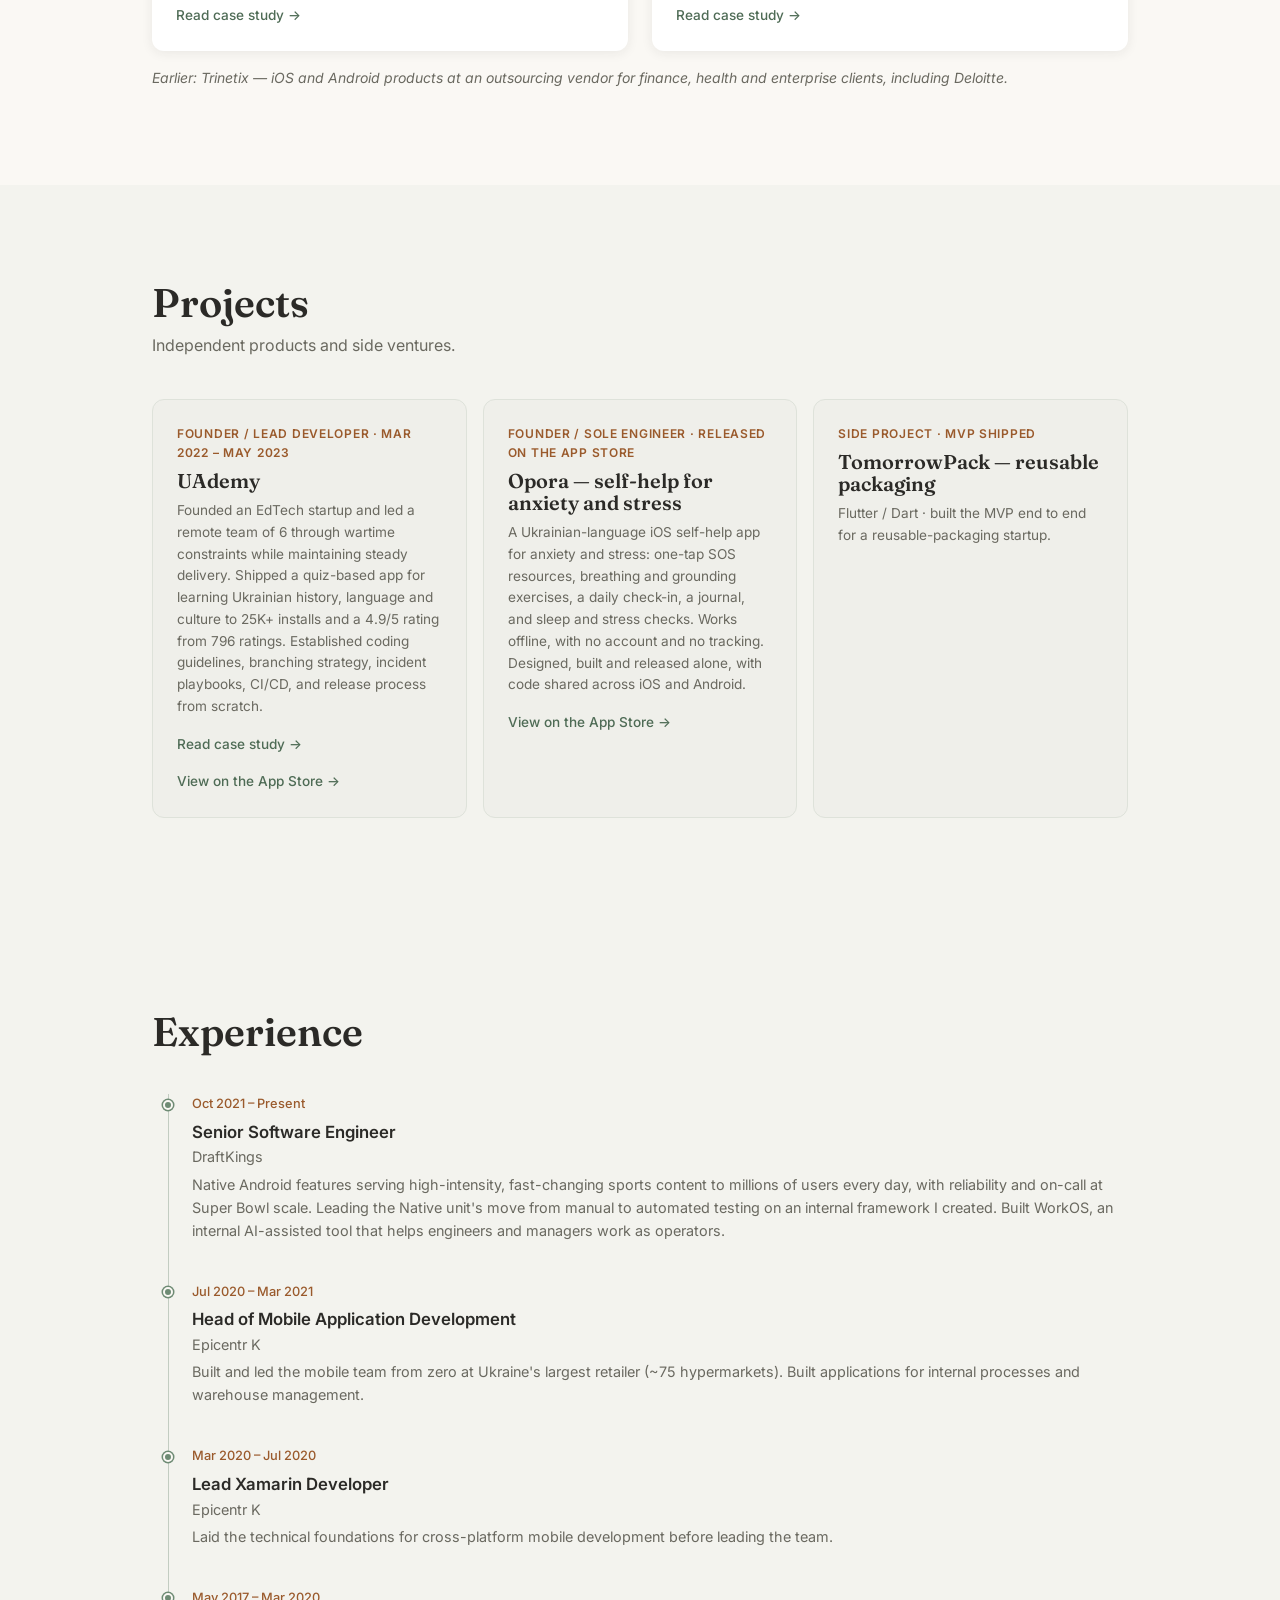
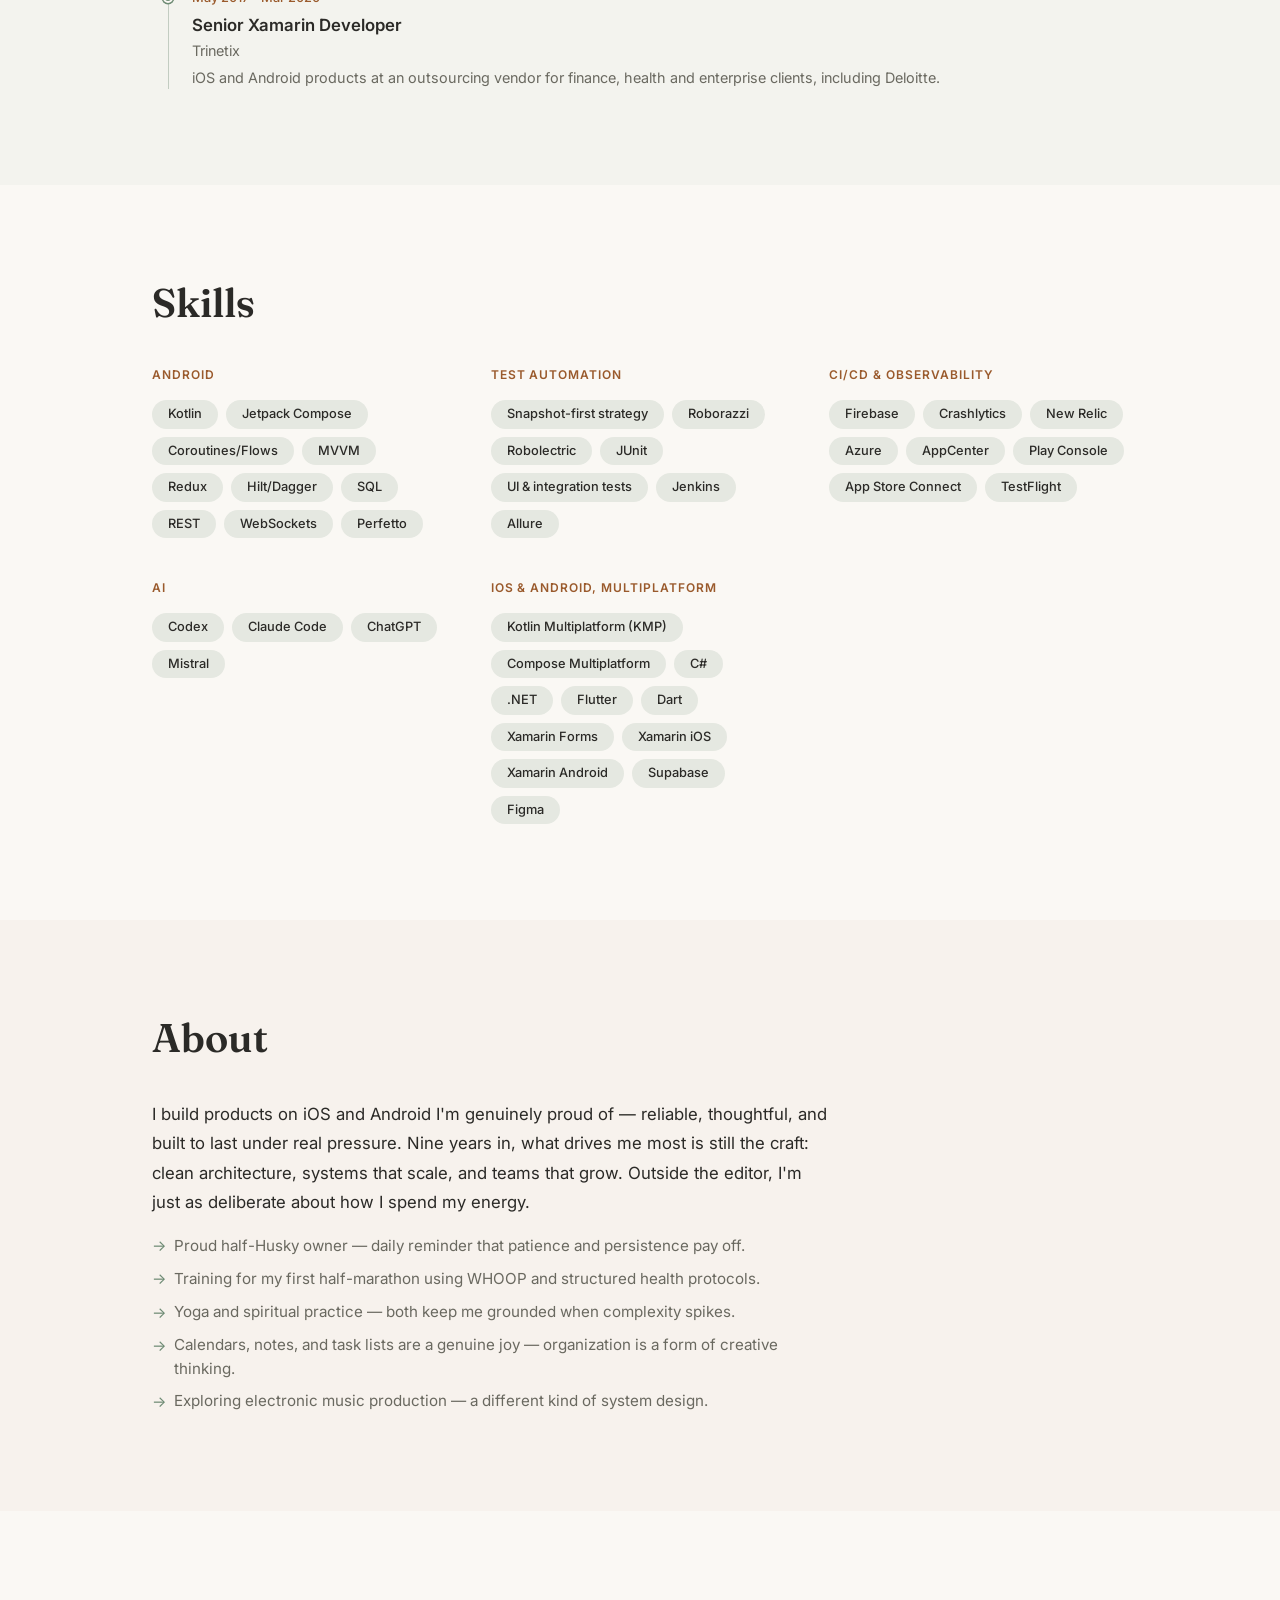
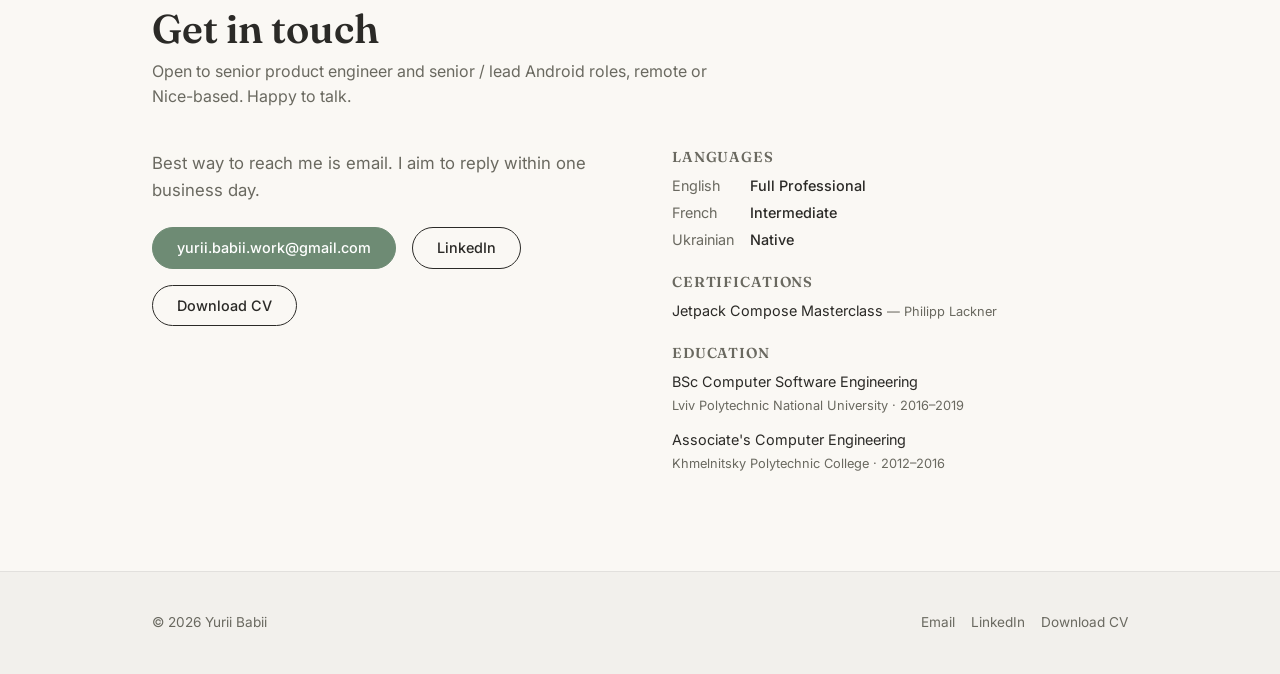
==== commit fb2a7d02: "Align site with current CV: Senior Product Engineer, 9+ years, testing and WorkOS at DraftKings, upd" ====
--- a/index.html
+++ b/index.html
@@ -3,12 +3,12 @@
 <head>
   <meta charset="UTF-8" />
   <meta name="viewport" content="width=device-width, initial-scale=1.0" />
-  <title>Yurii Babii — Lead Android Engineer</title>
-  <meta name="description" content="Lead Android Engineer with 8+ years building reliable, user-centric mobile products — from Super Bowl-scale betting to a founder-led app with 25K+ installs." />
+  <title>Yurii Babii — Senior Product Engineer</title>
+  <meta name="description" content="Senior Product Engineer with 9+ years building complete products on iOS and Android — from Super Bowl-scale betting to a founder-led app with 25K+ installs." />
 
   <!-- Open Graph -->
-  <meta property="og:title" content="Yurii Babii — Lead Android Engineer" />
-  <meta property="og:description" content="Lead Android Engineer with 8+ years building reliable, user-centric mobile products — from Super Bowl-scale betting to a founder-led app with 25K+ installs." />
+  <meta property="og:title" content="Yurii Babii — Senior Product Engineer" />
+  <meta property="og:description" content="Senior Product Engineer with 9+ years building complete products on iOS and Android — from Super Bowl-scale betting to a founder-led app with 25K+ installs." />
   <meta property="og:type" content="website" />
   <meta property="og:url" content="https://yuriibabii.github.io/" />
   <meta property="og:image" content="https://yuriibabii.github.io/assets/og-image.png" />
@@ -475,8 +475,8 @@
   <div class="container reveal">
     <img class="hero__photo" src="assets/img/yurii.png" alt="Yurii Babii" width="140" height="140" loading="eager">
     <h1>Yurii Babii</h1>
-    <p class="hero__tagline">Lead Android Engineer</p>
-    <p class="hero__pitch">8+ years shipping reliable, user-centric mobile products — and building the teams and processes behind them.</p>
+    <p class="hero__tagline">Senior Product Engineer · iOS and Android</p>
+    <p class="hero__pitch">9+ years building complete products on iOS and Android, in startups and in large companies — and building the teams and processes behind them.</p>
     <p class="hero__location">
       <svg width="14" height="14" viewBox="0 0 24 24" fill="none" stroke="currentColor" stroke-width="2" stroke-linecap="round" stroke-linejoin="round" aria-hidden="true"><path d="M21 10c0 7-9 13-9 13s-9-6-9-13a9 9 0 0118 0z"/><circle cx="12" cy="10" r="3"/></svg>
       Nice, France · Open to Remote (France / Global)
@@ -484,7 +484,7 @@
     <div class="hero__cta">
       <a href="mailto:yurii.babii.work@gmail.com" class="btn btn-primary">Email me</a>
       <a href="https://linkedin.com/in/yuriibabii" class="btn" target="_blank" rel="noopener">LinkedIn</a>
-      <a href="assets/cv/Yurii-Babii-CV.pdf" class="btn" download>Download CV</a>
+      <a href="assets/cv/1-Yurii-Babii-CV.pdf" class="btn" download>Download CV</a>
     </div>
   </div>
 </section>
@@ -500,7 +500,7 @@
     <div class="metrics-grid reveal">
 
       <div class="metric">
-        <div class="metric__num" data-count="8" data-suffix="+ yrs">0</div>
+        <div class="metric__num" data-count="9" data-suffix="+ yrs">0</div>
         <div class="metric__label">experience</div>
       </div>
 
@@ -543,20 +543,20 @@
       <a href="case-studies/draftkings.html" class="card reveal">
         <div class="card__eyebrow">DraftKings · Oct 2021–Present</div>
         <h3>Native Android at Super Bowl scale</h3>
-        <p class="card__meta">12M+ bets · reliability & on-call · betting at peak throughput of ~59K bets/min</p>
+        <p class="card__meta">12M+ bets · reliability &amp; on-call at ~59K bets/min · leading the move from manual to automated testing</p>
         <p class="card__arrow">Read case study →</p>
       </a>
 
       <a href="case-studies/epicentr.html" class="card reveal">
         <div class="card__eyebrow">Epicentr K · Mar 2020–Mar 2021</div>
         <h3>Built the mobile department ground-up</h3>
-        <p class="card__meta">Ukraine's largest retailer · ~75 hypermarkets · zero-to-one mobile org</p>
+        <p class="card__meta">Ukraine's largest retailer · ~75 hypermarkets · zero-to-one mobile team · apps for internal processes and warehouse management</p>
         <p class="card__arrow">Read case study →</p>
       </a>
 
     </div>
 
-    <p class="earlier-note reveal">Earlier: Trinetix, High Marks — cross-platform Xamarin development.</p>
+    <p class="earlier-note reveal">Earlier: Trinetix — iOS and Android products at an outsourcing vendor for finance, health and enterprise clients, including Deloitte.</p>
 
   </div>
 </section>
@@ -576,15 +576,15 @@
       <div class="card card--secondary reveal">
         <div class="card__eyebrow">Founder / Lead Developer · Mar 2022 – May 2023</div>
         <h3>UAdemy</h3>
-        <p class="card__meta">Founded an EdTech startup and led a remote team of 6 through wartime constraints while maintaining steady delivery. Shipped a mobile product to 25K+ installs and a 4.9/5 rating from 796 reviews. Established coding guidelines, branching strategy, incident playbooks, CI/CD, and release process from scratch.</p>
+        <p class="card__meta">Founded an EdTech startup and led a remote team of 6 through wartime constraints while maintaining steady delivery. Shipped a quiz-based app for learning Ukrainian history, language and culture to 25K+ installs and a 4.9/5 rating from 796 ratings. Established coding guidelines, branching strategy, incident playbooks, CI/CD, and release process from scratch.</p>
         <p class="card__arrow"><a href="case-studies/uademy.html">Read case study →</a></p>
         <p class="card__arrow"><a href="https://apps.apple.com/ua/app/%D1%81%D0%BB%D0%BE%D0%B2%D0%B0-%D1%83%D0%BA%D1%80%D0%B0%D1%97%D0%BD%D1%81%D1%8C%D0%BA%D0%BE%D1%8E-word-ukraine/id6443761076?uo=4" target="_blank" rel="noopener">View on the App Store →</a></p>
       </div>
 
       <div class="card card--secondary reveal">
-        <div class="card__eyebrow">Released on the App Store (iOS) · Kotlin Multiplatform (KMP)</div>
+        <div class="card__eyebrow">Founder / Sole engineer · Released on the App Store</div>
         <h3>Opora — self-help for anxiety and stress</h3>
-        <p class="card__meta">A Ukrainian-language iOS self-help app for anxiety and stress: one-tap SOS resources, breathing and grounding exercises, a daily check-in, a journal, and sleep and stress checks. Works offline, with no account and no tracking. Built with Kotlin Multiplatform and Compose Multiplatform, with shared code for Android and iOS.</p>
+        <p class="card__meta">A Ukrainian-language iOS self-help app for anxiety and stress: one-tap SOS resources, breathing and grounding exercises, a daily check-in, a journal, and sleep and stress checks. Works offline, with no account and no tracking. Designed, built and released alone, with code shared across iOS and Android.</p>
         <p class="card__arrow"><a href="https://apps.apple.com/fr/app/%D0%BE%D0%BF%D0%BE%D1%80%D0%B0-%D1%81%D0%B0%D0%BC%D0%BE%D0%B4%D0%BE%D0%BF%D0%BE%D0%BC%D0%BE%D0%B3%D0%B0/id6814156925?l=en-GB" target="_blank" rel="noopener">View on the App Store →</a></p>
       </div>
 
@@ -613,35 +613,28 @@
         <div class="timeline__date">Oct 2021 – Present</div>
         <div class="timeline__title">Senior Software Engineer</div>
         <div class="timeline__org">DraftKings</div>
-        <div class="timeline__impact">Native Android reliability at scale — Super Bowl peaks, on-call ownership, and betting infrastructure serving millions of users.</div>
+        <div class="timeline__impact">Native Android features serving high-intensity, fast-changing sports content to millions of users every day, with reliability and on-call at Super Bowl scale. Leading the Native unit's move from manual to automated testing on an internal framework I created. Built WorkOS, an internal AI-assisted tool that helps engineers and managers work as operators.</div>
       </div>
 
       <div class="timeline__item reveal">
         <div class="timeline__date">Jul 2020 – Mar 2021</div>
         <div class="timeline__title">Head of Mobile Application Development</div>
         <div class="timeline__org">Epicentr K</div>
-        <div class="timeline__impact">Built and led the mobile department from scratch at Ukraine's largest retailer (~75 hypermarkets).</div>
+        <div class="timeline__impact">Built and led the mobile team from zero at Ukraine's largest retailer (~75 hypermarkets). Built applications for internal processes and warehouse management.</div>
       </div>
 
       <div class="timeline__item reveal">
         <div class="timeline__date">Mar 2020 – Jul 2020</div>
         <div class="timeline__title">Lead Xamarin Developer</div>
         <div class="timeline__org">Epicentr K</div>
-        <div class="timeline__impact">Laid technical foundations for the cross-platform retail app before moving into the department-lead role.</div>
+        <div class="timeline__impact">Laid the technical foundations for cross-platform mobile development before leading the team.</div>
       </div>
 
       <div class="timeline__item reveal">
         <div class="timeline__date">May 2017 – Mar 2020</div>
         <div class="timeline__title">Senior Xamarin Developer</div>
         <div class="timeline__org">Trinetix</div>
-        <div class="timeline__impact">Cross-platform mobile development across multiple client products in finance, health, and enterprise.</div>
-      </div>
-
-      <div class="timeline__item reveal">
-        <div class="timeline__date">Jan 2017 – May 2017</div>
-        <div class="timeline__title">Xamarin Developer</div>
-        <div class="timeline__org">High Marks</div>
-        <div class="timeline__impact">First professional role — cross-platform iOS/Android development with Xamarin.</div>
+        <div class="timeline__impact">iOS and Android products at an outsourcing vendor for finance, health and enterprise clients, including Deloitte.</div>
       </div>
 
     </div>
@@ -663,8 +656,6 @@
         <div class="skill-group__label">Android</div>
         <div class="skill-group__chips">
           <span class="chip">Kotlin</span>
-          <span class="chip">Kotlin Multiplatform (KMP)</span>
-          <span class="chip">Compose Multiplatform</span>
           <span class="chip">Jetpack Compose</span>
           <span class="chip">Coroutines/Flows</span>
           <span class="chip">MVVM</span>
@@ -673,8 +664,20 @@
           <span class="chip">SQL</span>
           <span class="chip">REST</span>
           <span class="chip">WebSockets</span>
+          <span class="chip">Perfetto</span>
+        </div>
+      </div>
+
+      <div class="reveal">
+        <div class="skill-group__label">Test automation</div>
+        <div class="skill-group__chips">
+          <span class="chip">Snapshot-first strategy</span>
+          <span class="chip">Roborazzi</span>
+          <span class="chip">Robolectric</span>
           <span class="chip">JUnit</span>
-          <span class="chip">Perfetto</span>
+          <span class="chip">UI &amp; integration tests</span>
+          <span class="chip">Jenkins</span>
+          <span class="chip">Allure</span>
         </div>
       </div>
 
@@ -703,8 +706,10 @@
       </div>
 
       <div class="reveal">
-        <div class="skill-group__label">Cross-platform</div>
+        <div class="skill-group__label">iOS &amp; Android, multiplatform</div>
         <div class="skill-group__chips">
+          <span class="chip">Kotlin Multiplatform (KMP)</span>
+          <span class="chip">Compose Multiplatform</span>
           <span class="chip">C#</span>
           <span class="chip">.NET</span>
           <span class="chip">Flutter</span>
@@ -732,7 +737,7 @@
 
     <div class="about-body reveal">
       <p>
-        I build Android products I'm genuinely proud of — reliable, thoughtful, and built to last under real pressure. Eight years in, what drives me most is still the craft: clean architecture, systems that scale, and teams that grow. Outside the editor, I'm just as deliberate about how I spend my energy.
+        I build products on iOS and Android I'm genuinely proud of — reliable, thoughtful, and built to last under real pressure. Nine years in, what drives me most is still the craft: clean architecture, systems that scale, and teams that grow. Outside the editor, I'm just as deliberate about how I spend my energy.
       </p>
       <ul class="about-list">
         <li>Proud half-Husky owner — daily reminder that patience and persistence pay off.</li>
@@ -752,7 +757,7 @@
   <div class="container">
     <div class="section-heading reveal">
       <h2>Get in touch</h2>
-      <p>Open to senior and lead Android roles, remote or Nice-based. Happy to talk.</p>
+      <p>Open to senior product engineer and senior / lead Android roles, remote or Nice-based. Happy to talk.</p>
     </div>
 
     <div class="contact-layout">
@@ -764,7 +769,7 @@
         <div class="contact-cta">
           <a href="mailto:yurii.babii.work@gmail.com" class="btn btn-primary">yurii.babii.work@gmail.com</a>
           <a href="https://linkedin.com/in/yuriibabii" class="btn" target="_blank" rel="noopener">LinkedIn</a>
-          <a href="assets/cv/Yurii-Babii-CV.pdf" class="btn" download>Download CV</a>
+          <a href="assets/cv/1-Yurii-Babii-CV.pdf" class="btn" download>Download CV</a>
         </div>
       </div>
 
@@ -774,7 +779,7 @@
           <h4>Languages</h4>
           <dl>
             <dt>English</dt><dd>Full Professional</dd>
-            <dt>French</dt><dd>Basic</dd>
+            <dt>French</dt><dd>Intermediate</dd>
             <dt>Ukrainian</dt><dd>Native</dd>
           </dl>
         </div>
@@ -817,7 +822,7 @@
     <nav class="site-footer__links">
       <a href="mailto:yurii.babii.work@gmail.com">Email</a>
       <a href="https://linkedin.com/in/yuriibabii" target="_blank" rel="noopener">LinkedIn</a>
-      <a href="assets/cv/Yurii-Babii-CV.pdf" download>Download CV</a>
+      <a href="assets/cv/1-Yurii-Babii-CV.pdf" download>Download CV</a>
     </nav>
   </div>
 </footer>
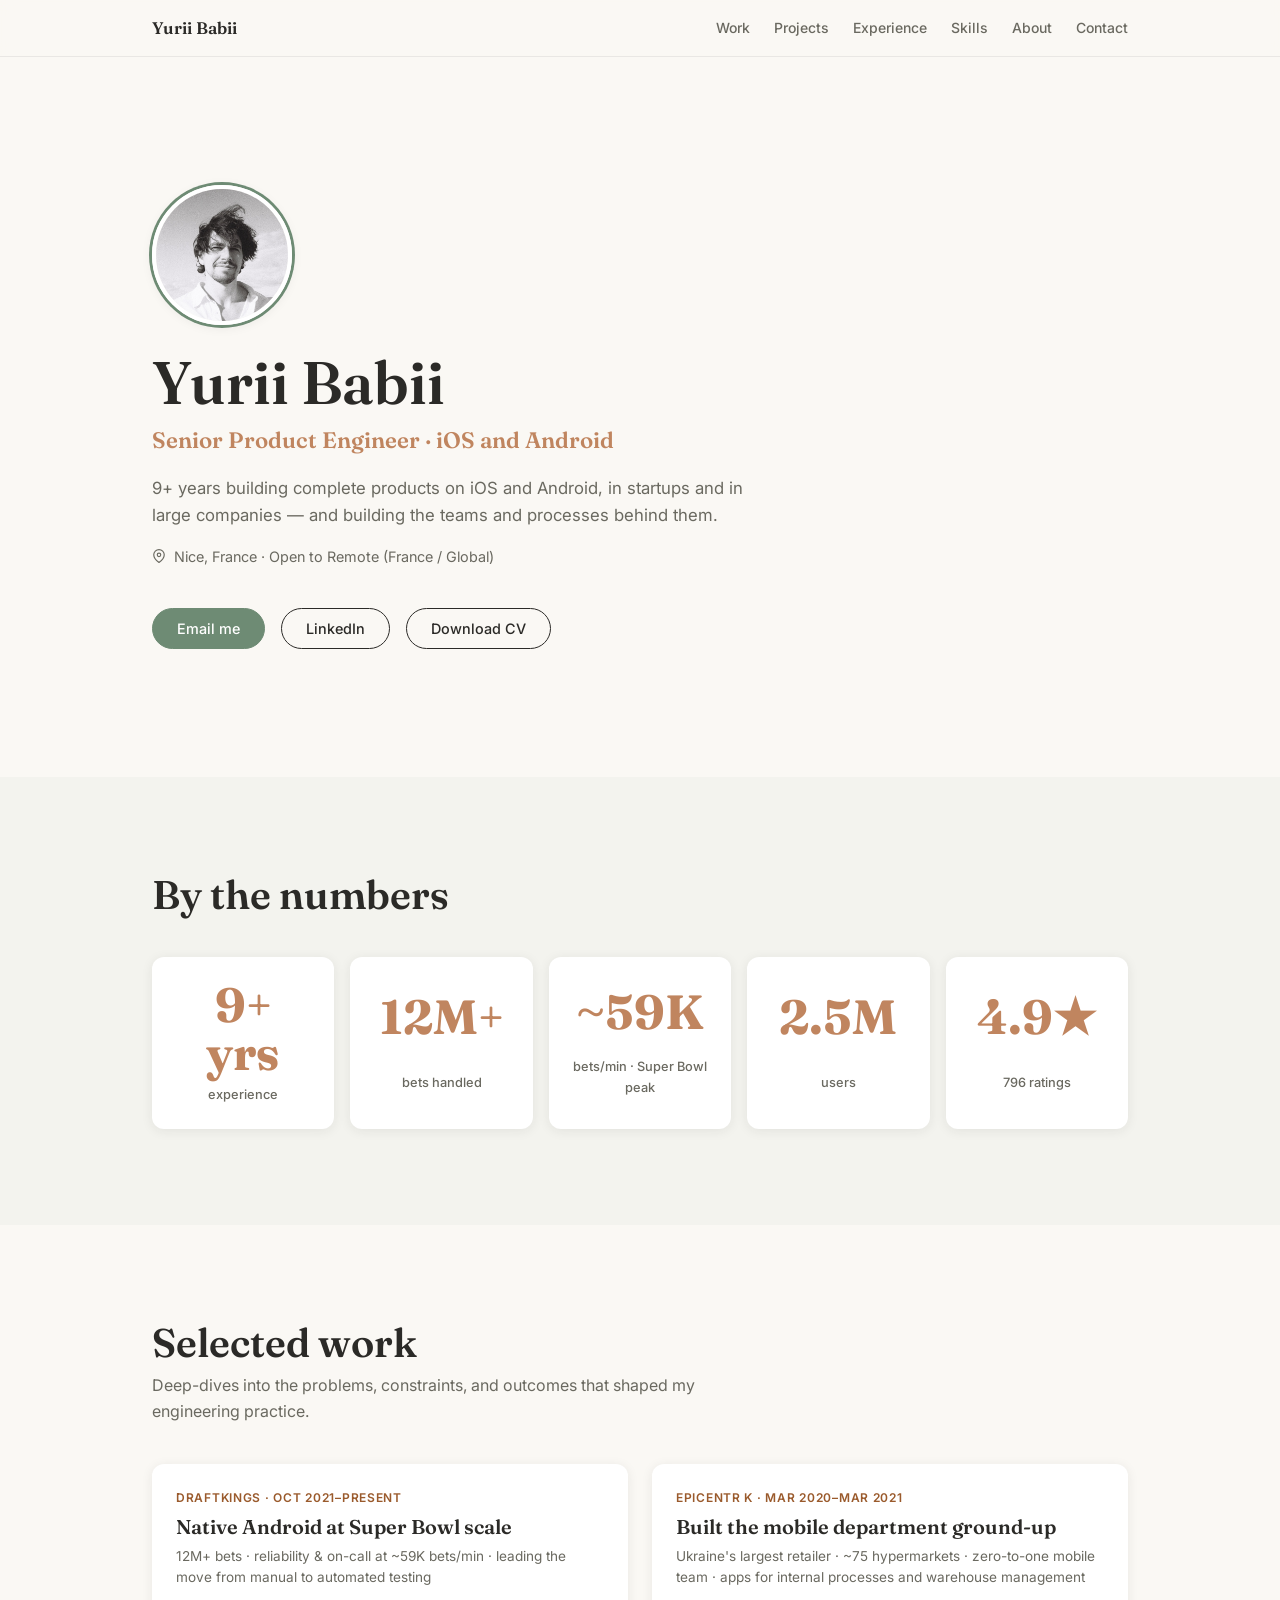
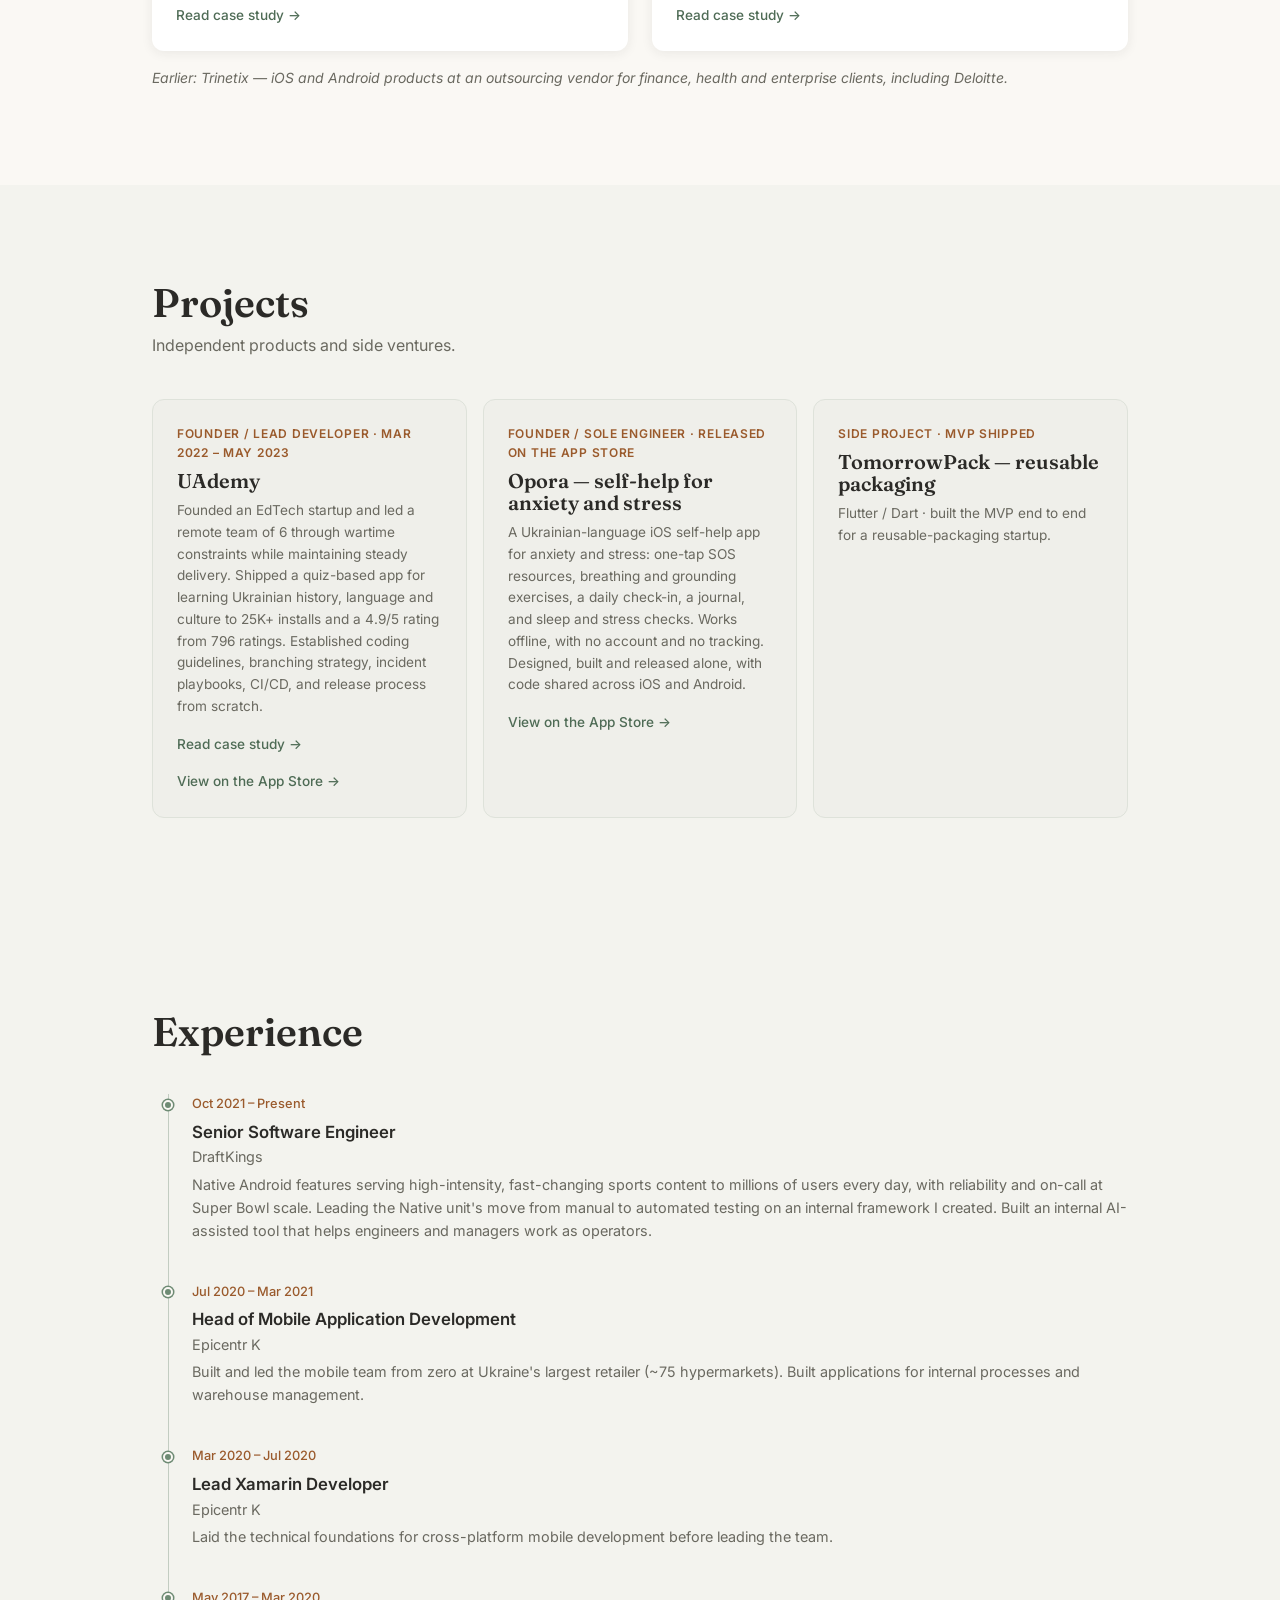
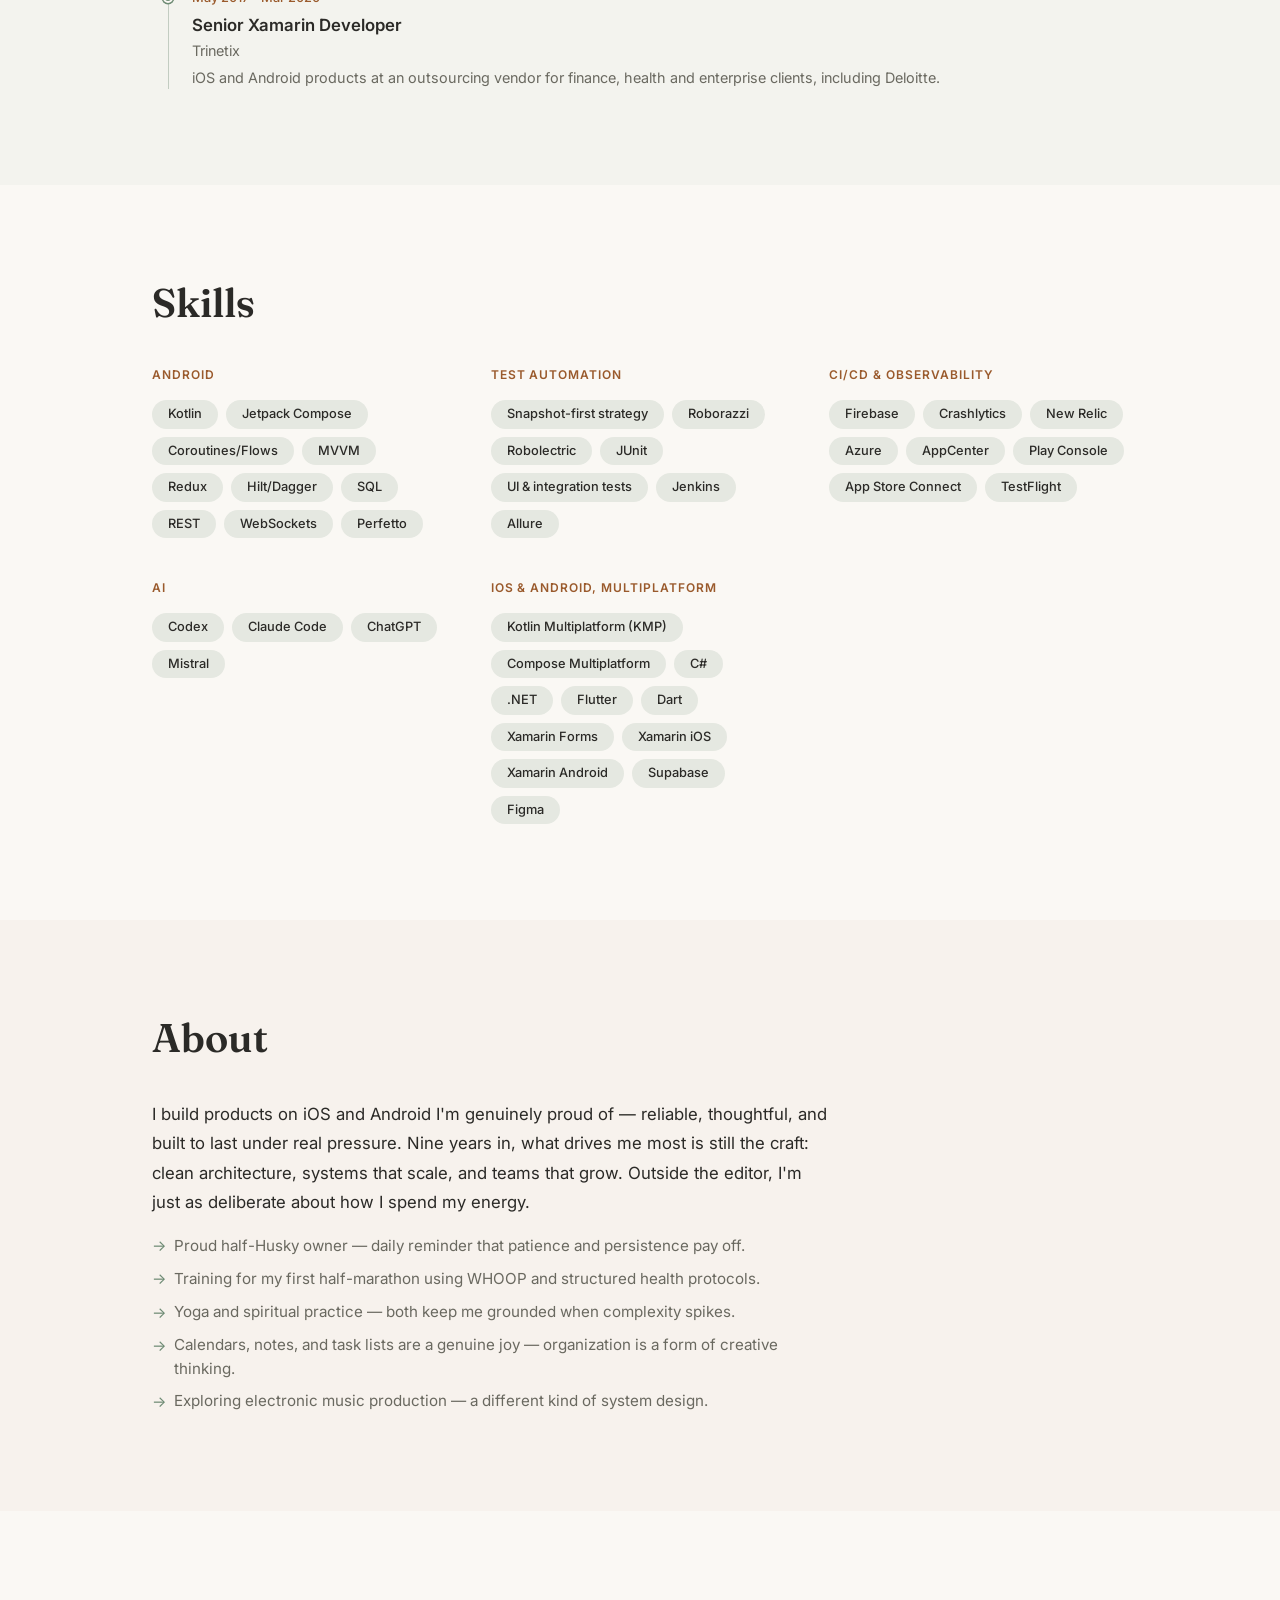
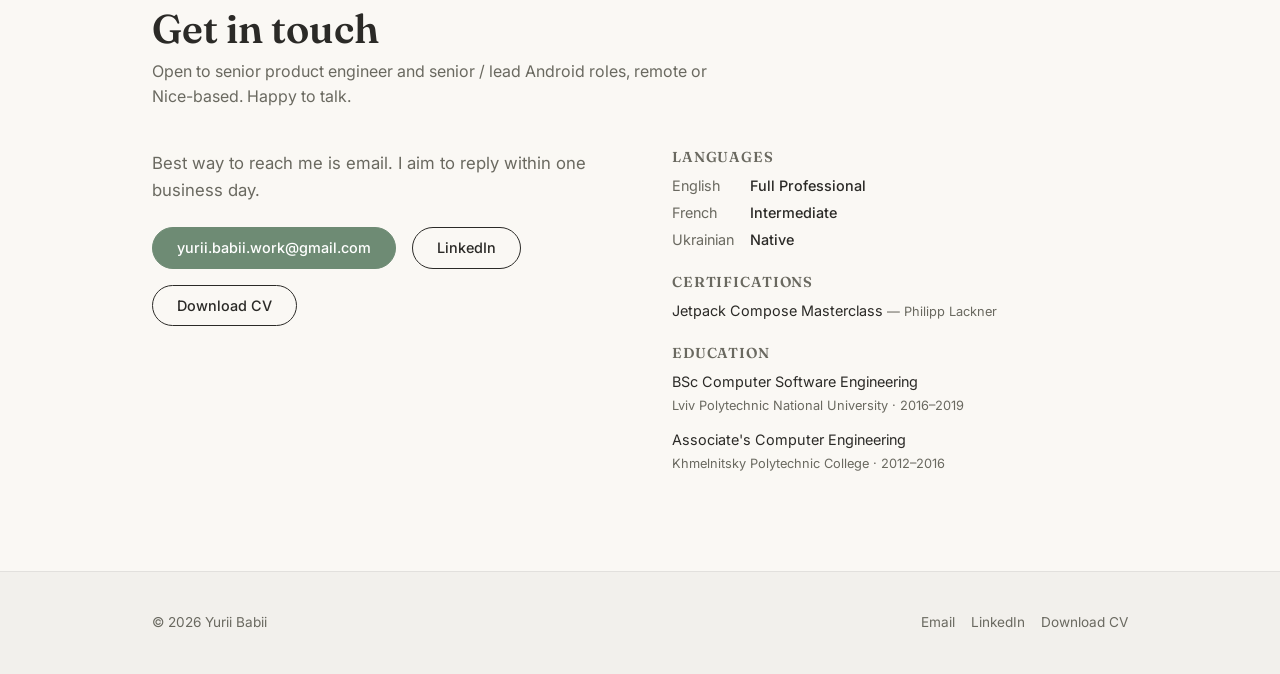
==== commit 5c0f4089: "Describe the DraftKings internal tool without naming it Co-Authored-By: Claude <noreply@anthropic.co" ====
--- a/index.html
+++ b/index.html
@@ -613,7 +613,7 @@
         <div class="timeline__date">Oct 2021 – Present</div>
         <div class="timeline__title">Senior Software Engineer</div>
         <div class="timeline__org">DraftKings</div>
-        <div class="timeline__impact">Native Android features serving high-intensity, fast-changing sports content to millions of users every day, with reliability and on-call at Super Bowl scale. Leading the Native unit's move from manual to automated testing on an internal framework I created. Built WorkOS, an internal AI-assisted tool that helps engineers and managers work as operators.</div>
+        <div class="timeline__impact">Native Android features serving high-intensity, fast-changing sports content to millions of users every day, with reliability and on-call at Super Bowl scale. Leading the Native unit's move from manual to automated testing on an internal framework I created. Built an internal AI-assisted tool that helps engineers and managers work as operators.</div>
       </div>
 
       <div class="timeline__item reveal">
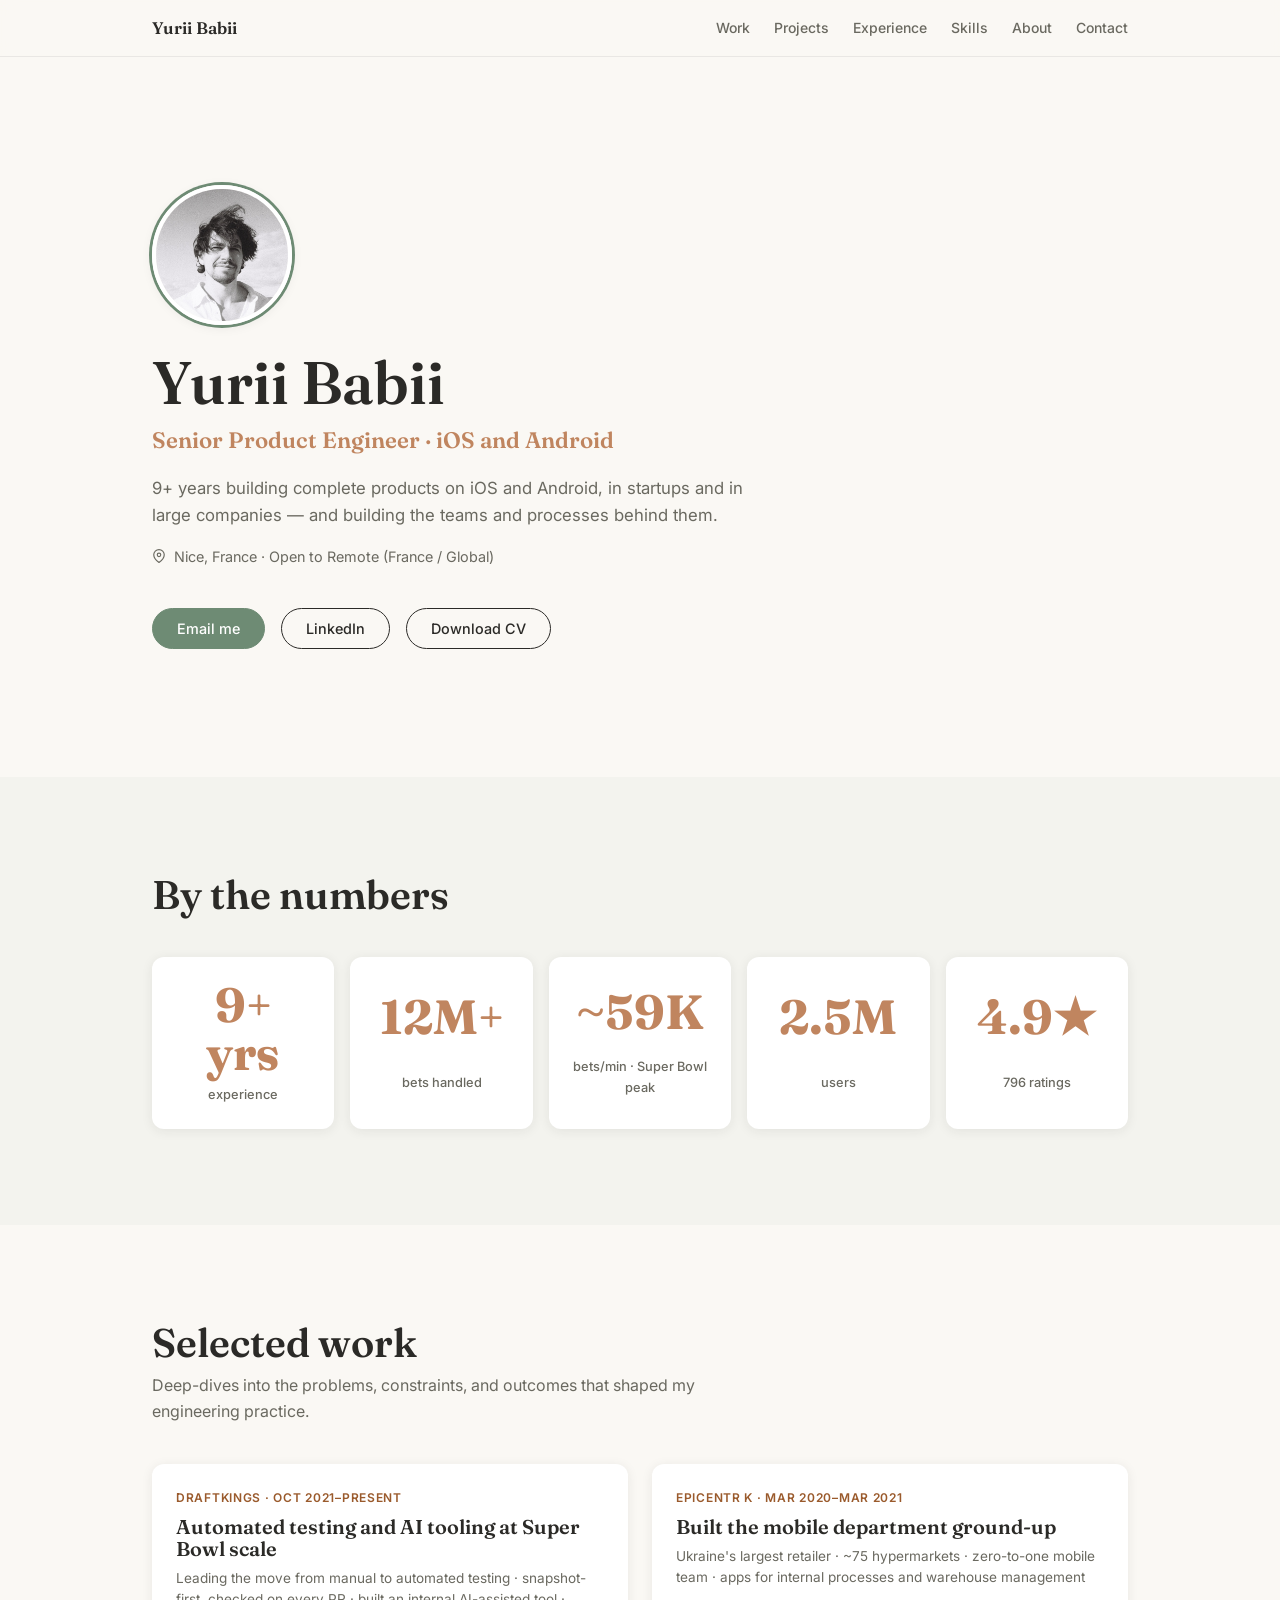
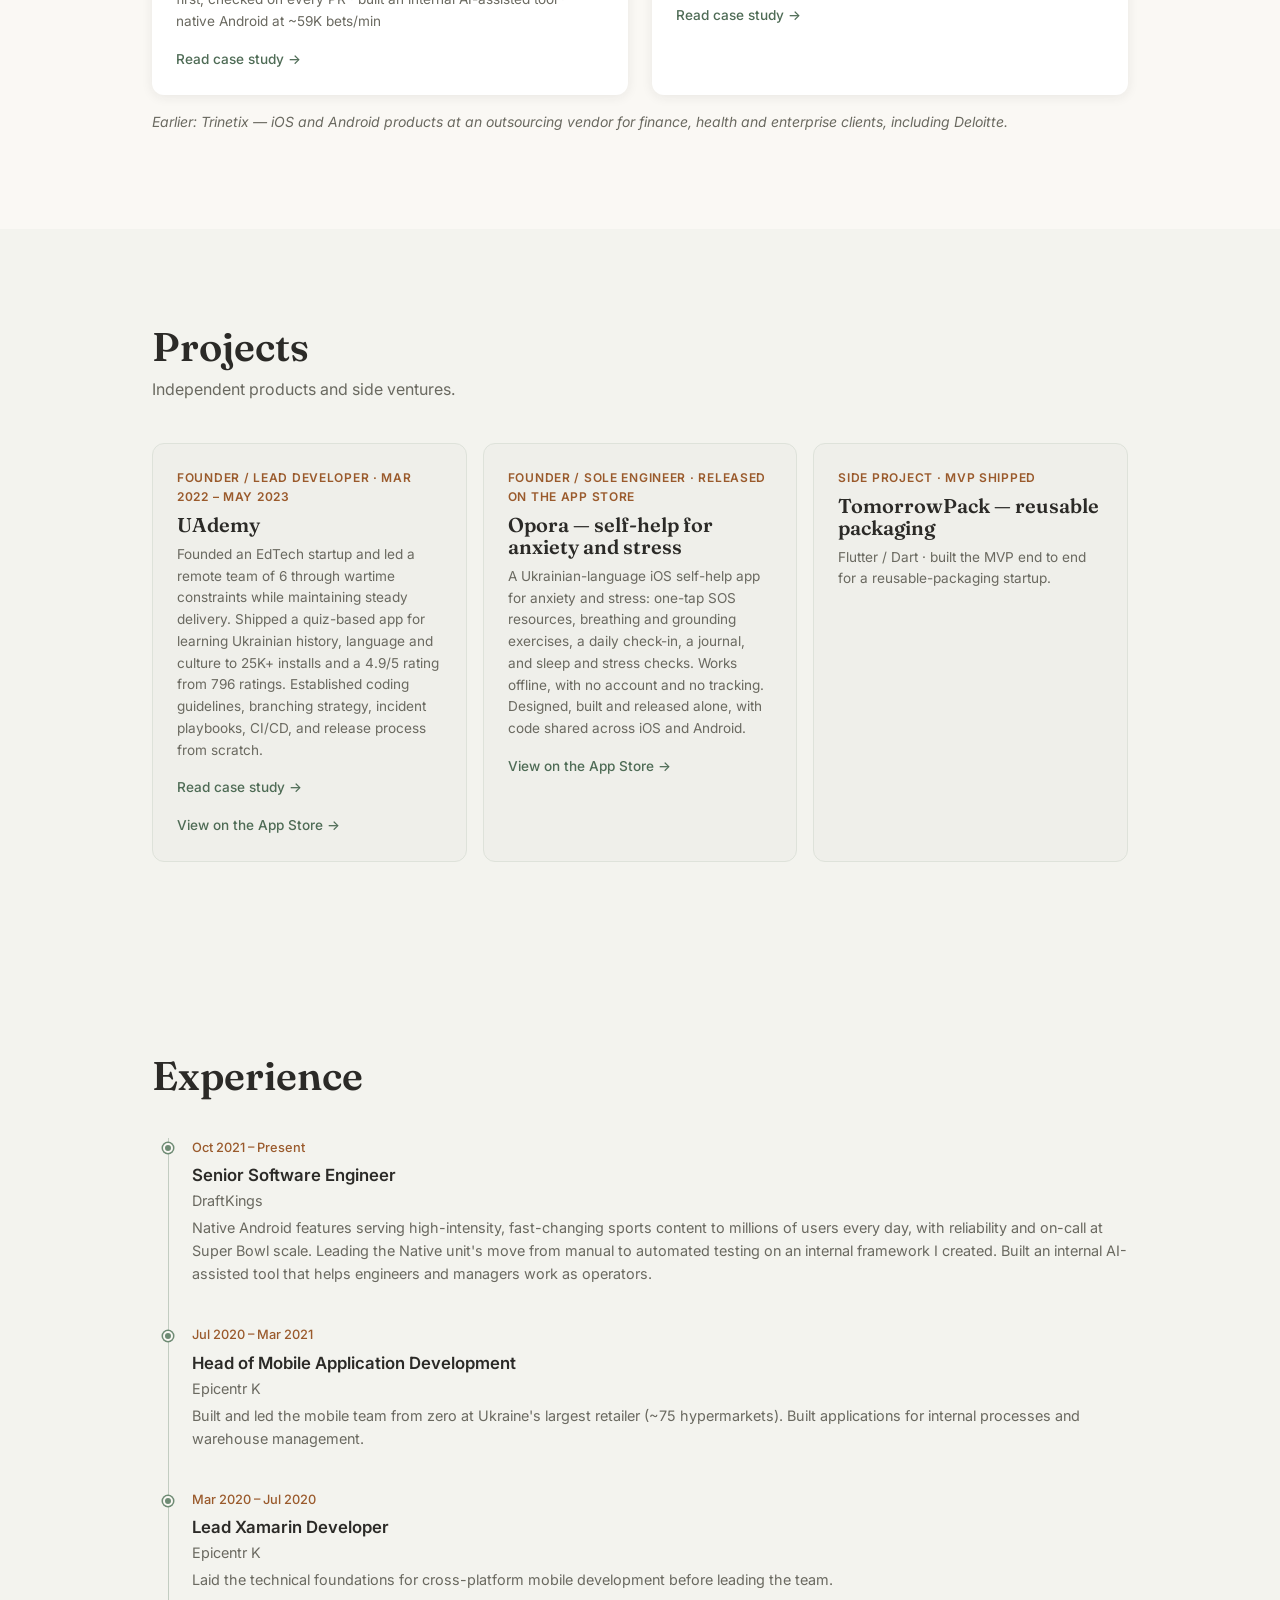
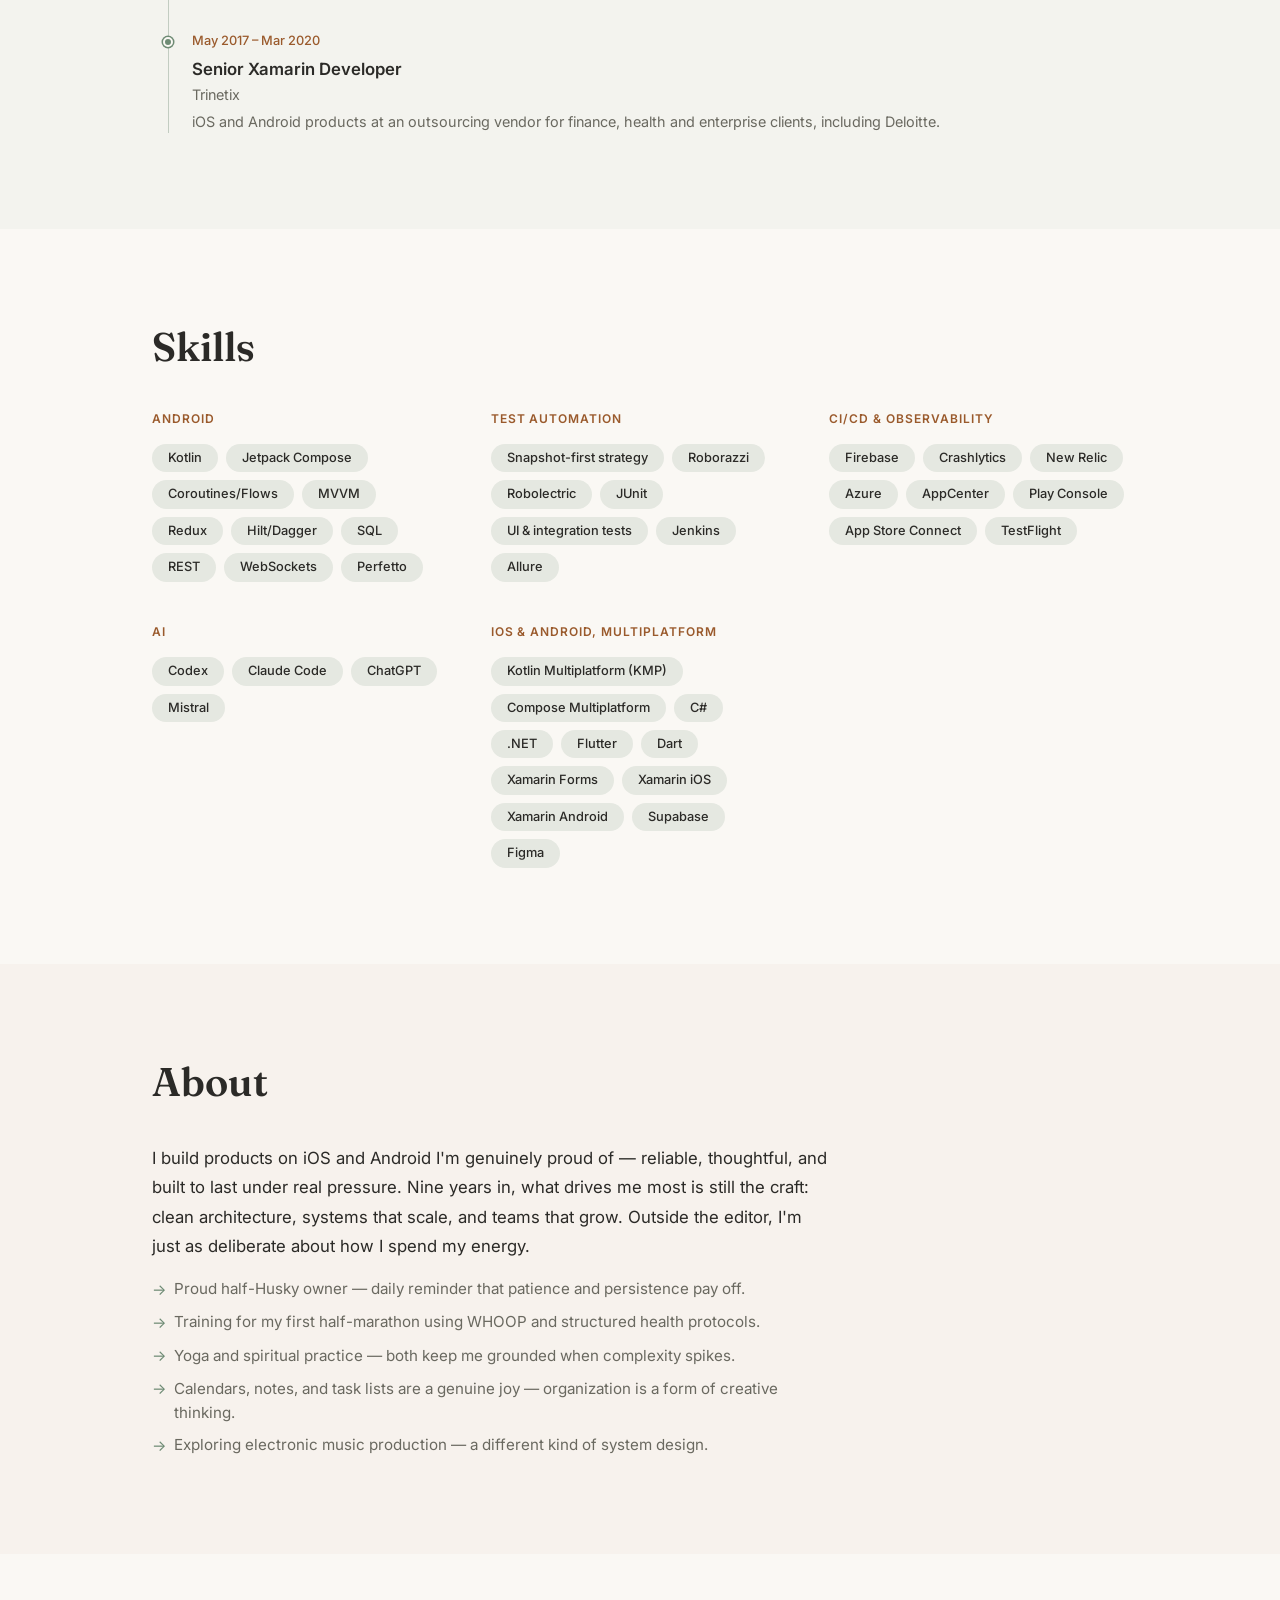
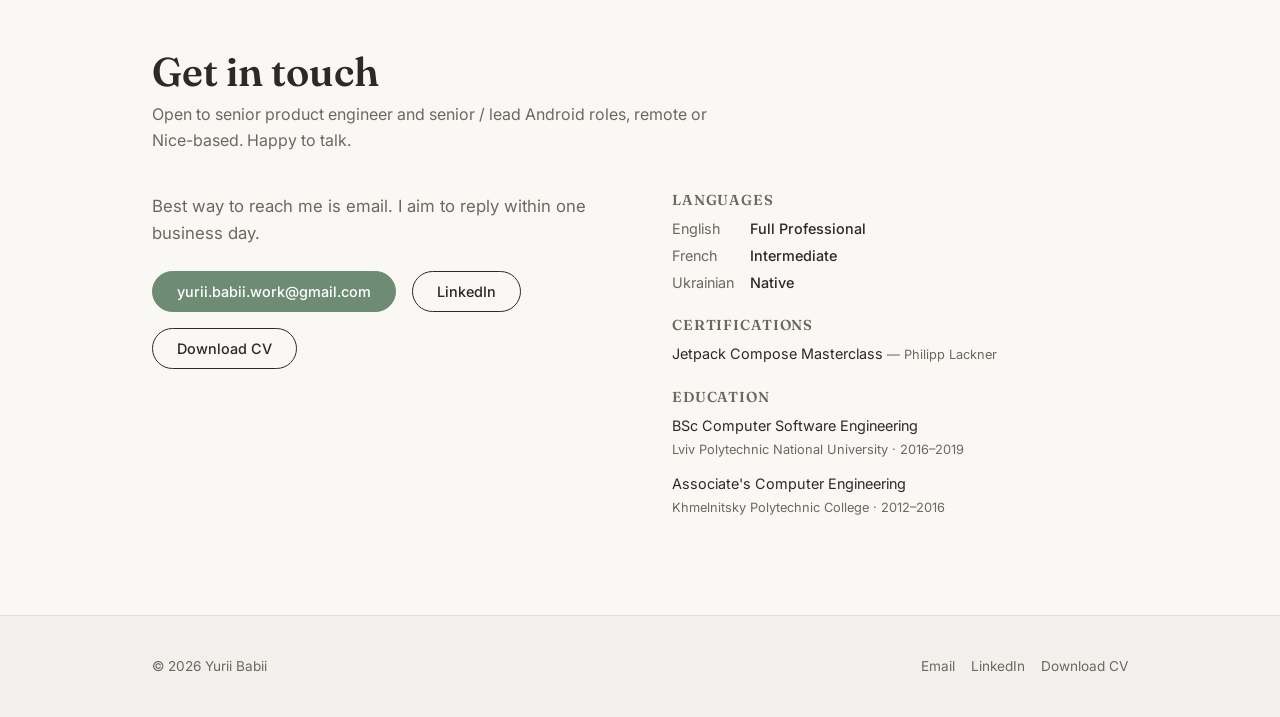
==== commit c3ab19ea: "DraftKings card: lead with test automation and the internal AI tool Co-Authored-By: Claude <noreply@" ====
--- a/index.html
+++ b/index.html
@@ -542,8 +542,8 @@
 
       <a href="case-studies/draftkings.html" class="card reveal">
         <div class="card__eyebrow">DraftKings · Oct 2021–Present</div>
-        <h3>Native Android at Super Bowl scale</h3>
-        <p class="card__meta">12M+ bets · reliability &amp; on-call at ~59K bets/min · leading the move from manual to automated testing</p>
+        <h3>Automated testing and AI tooling at Super Bowl scale</h3>
+        <p class="card__meta">Leading the move from manual to automated testing · snapshot-first, checked on every PR · built an internal AI-assisted tool · native Android at ~59K bets/min</p>
         <p class="card__arrow">Read case study →</p>
       </a>
 
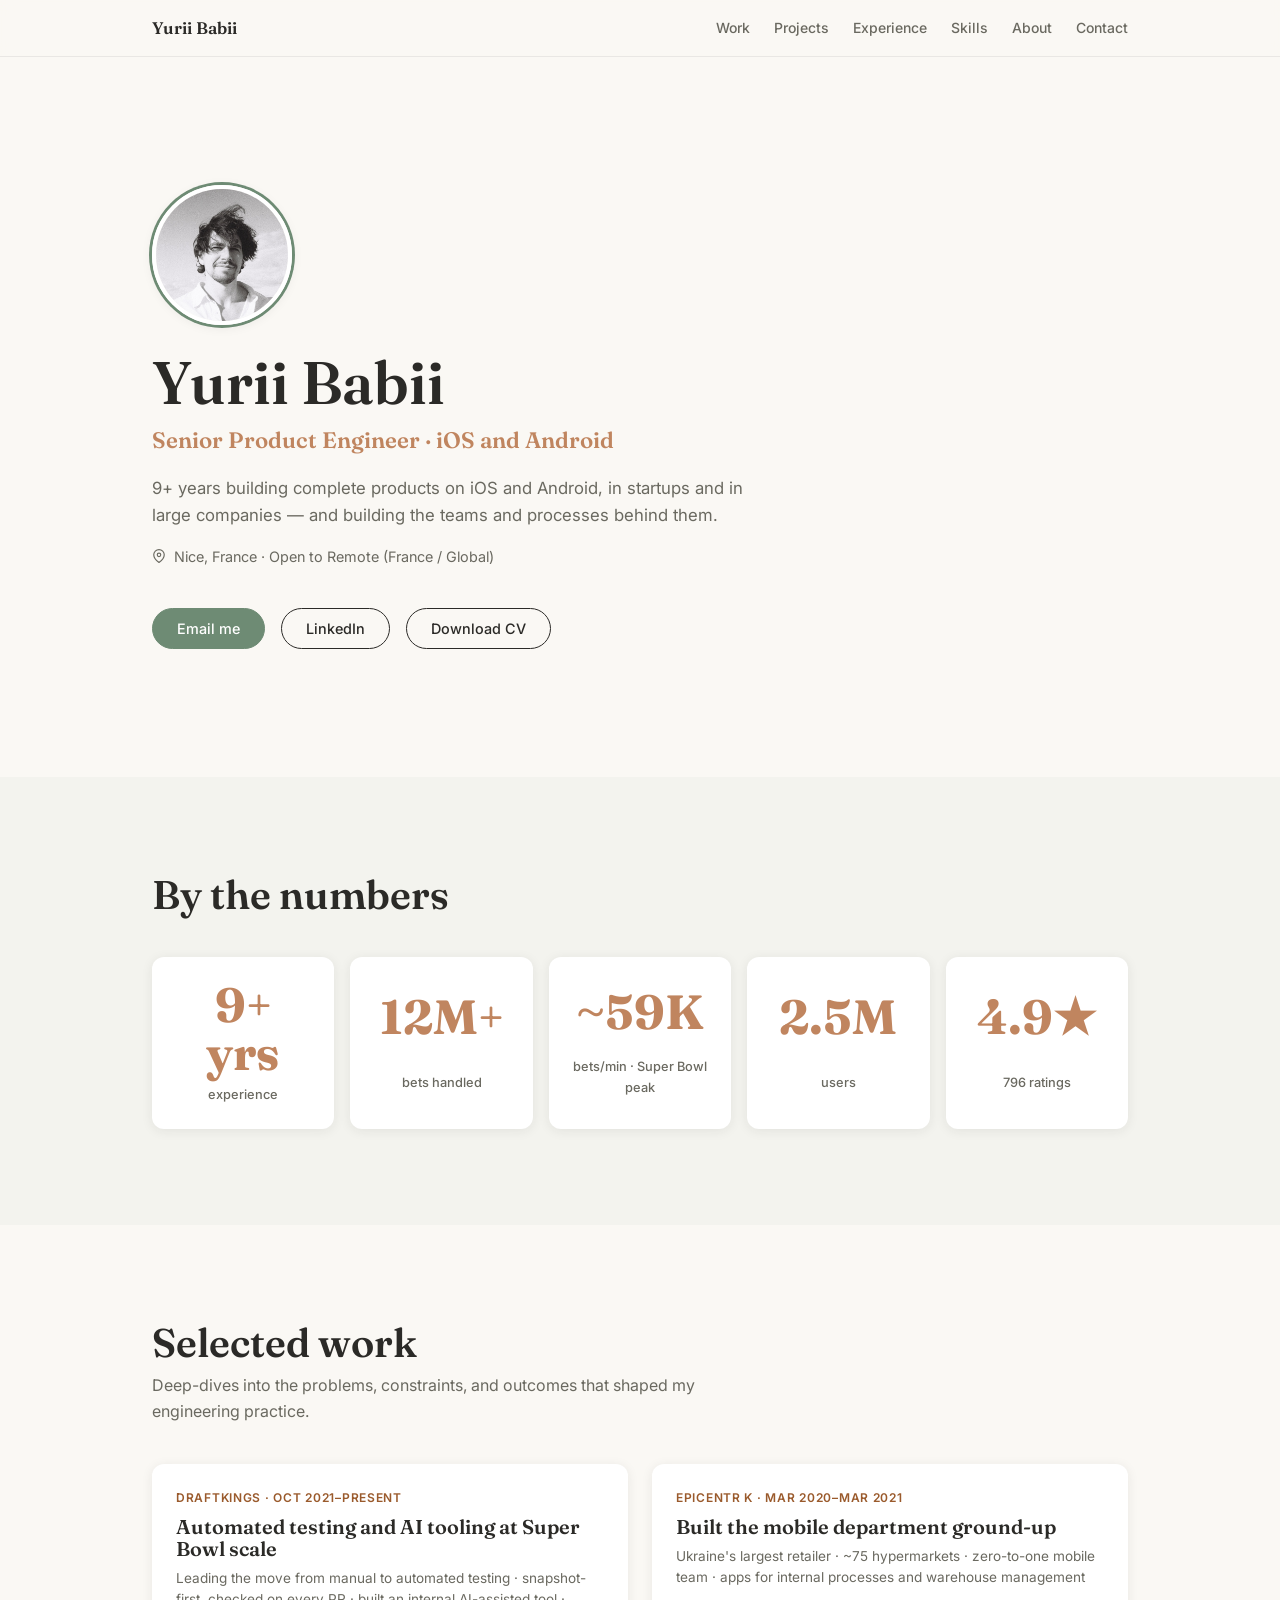
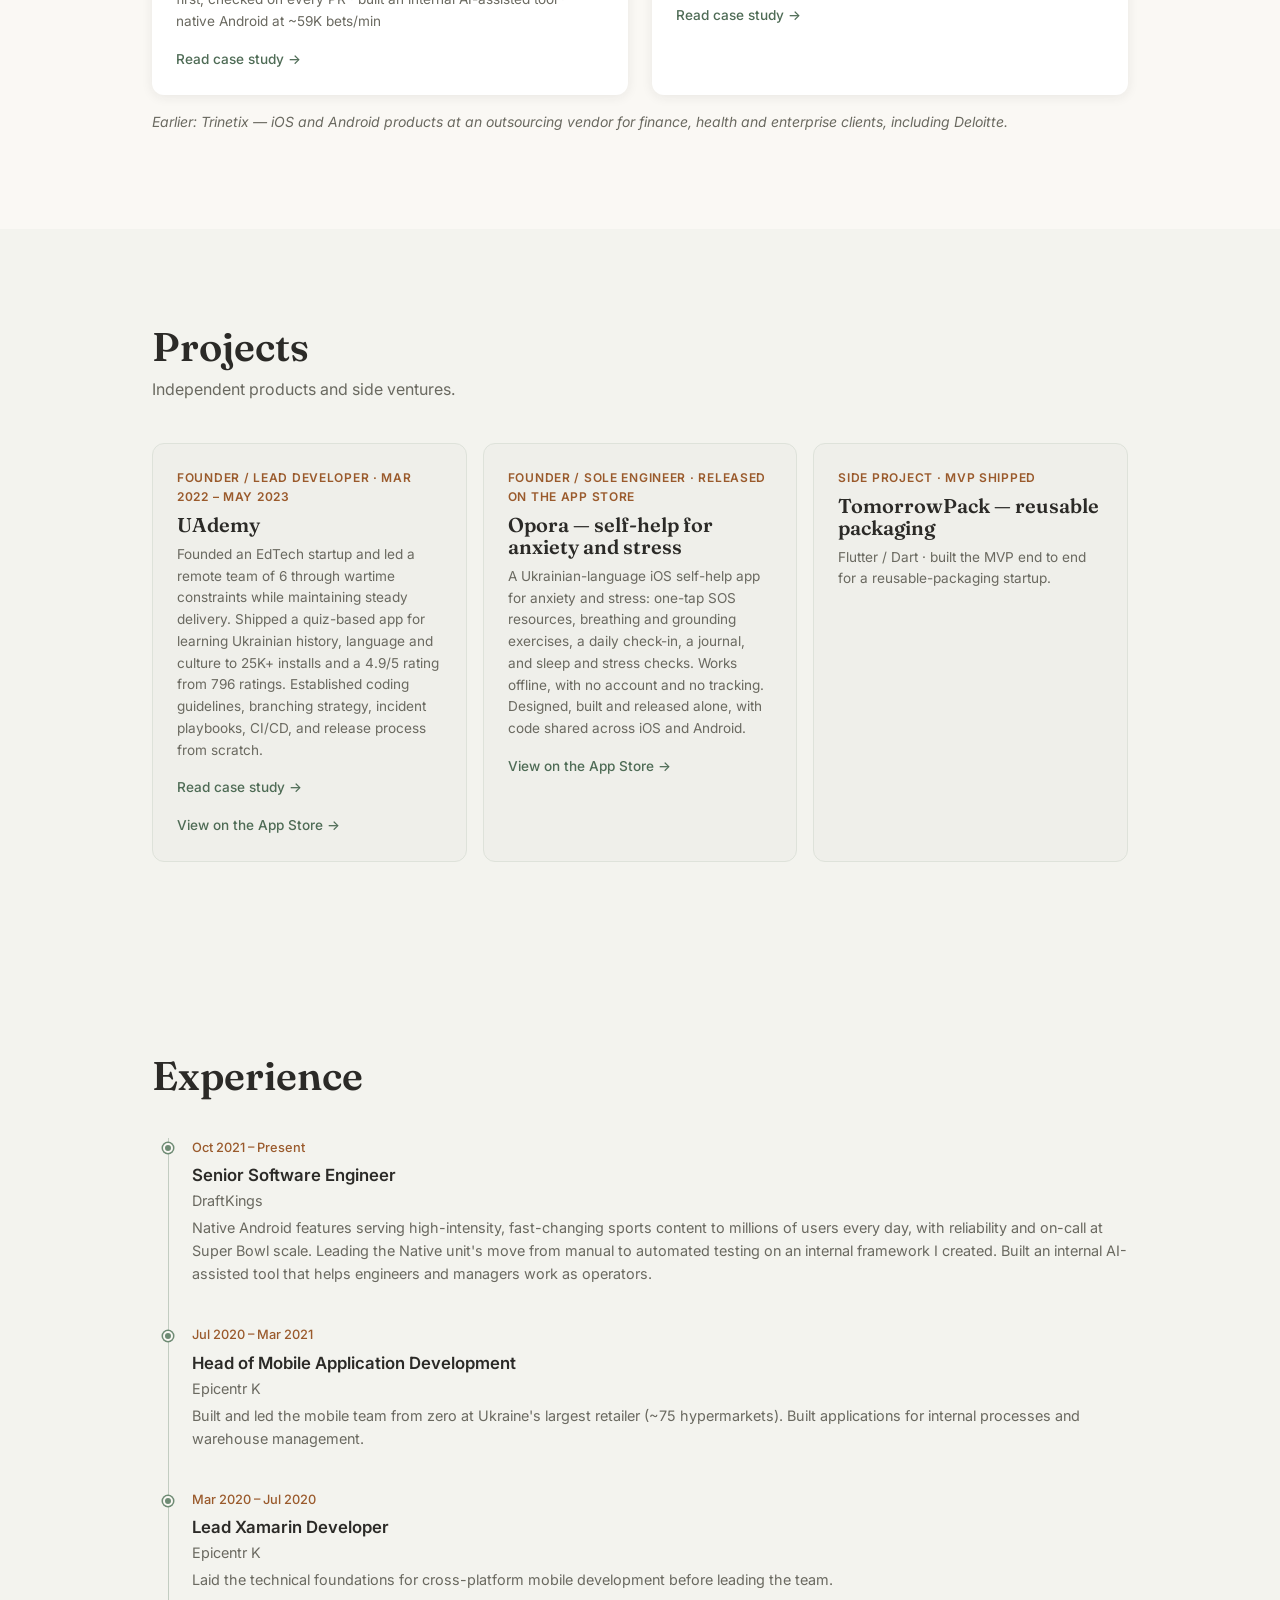
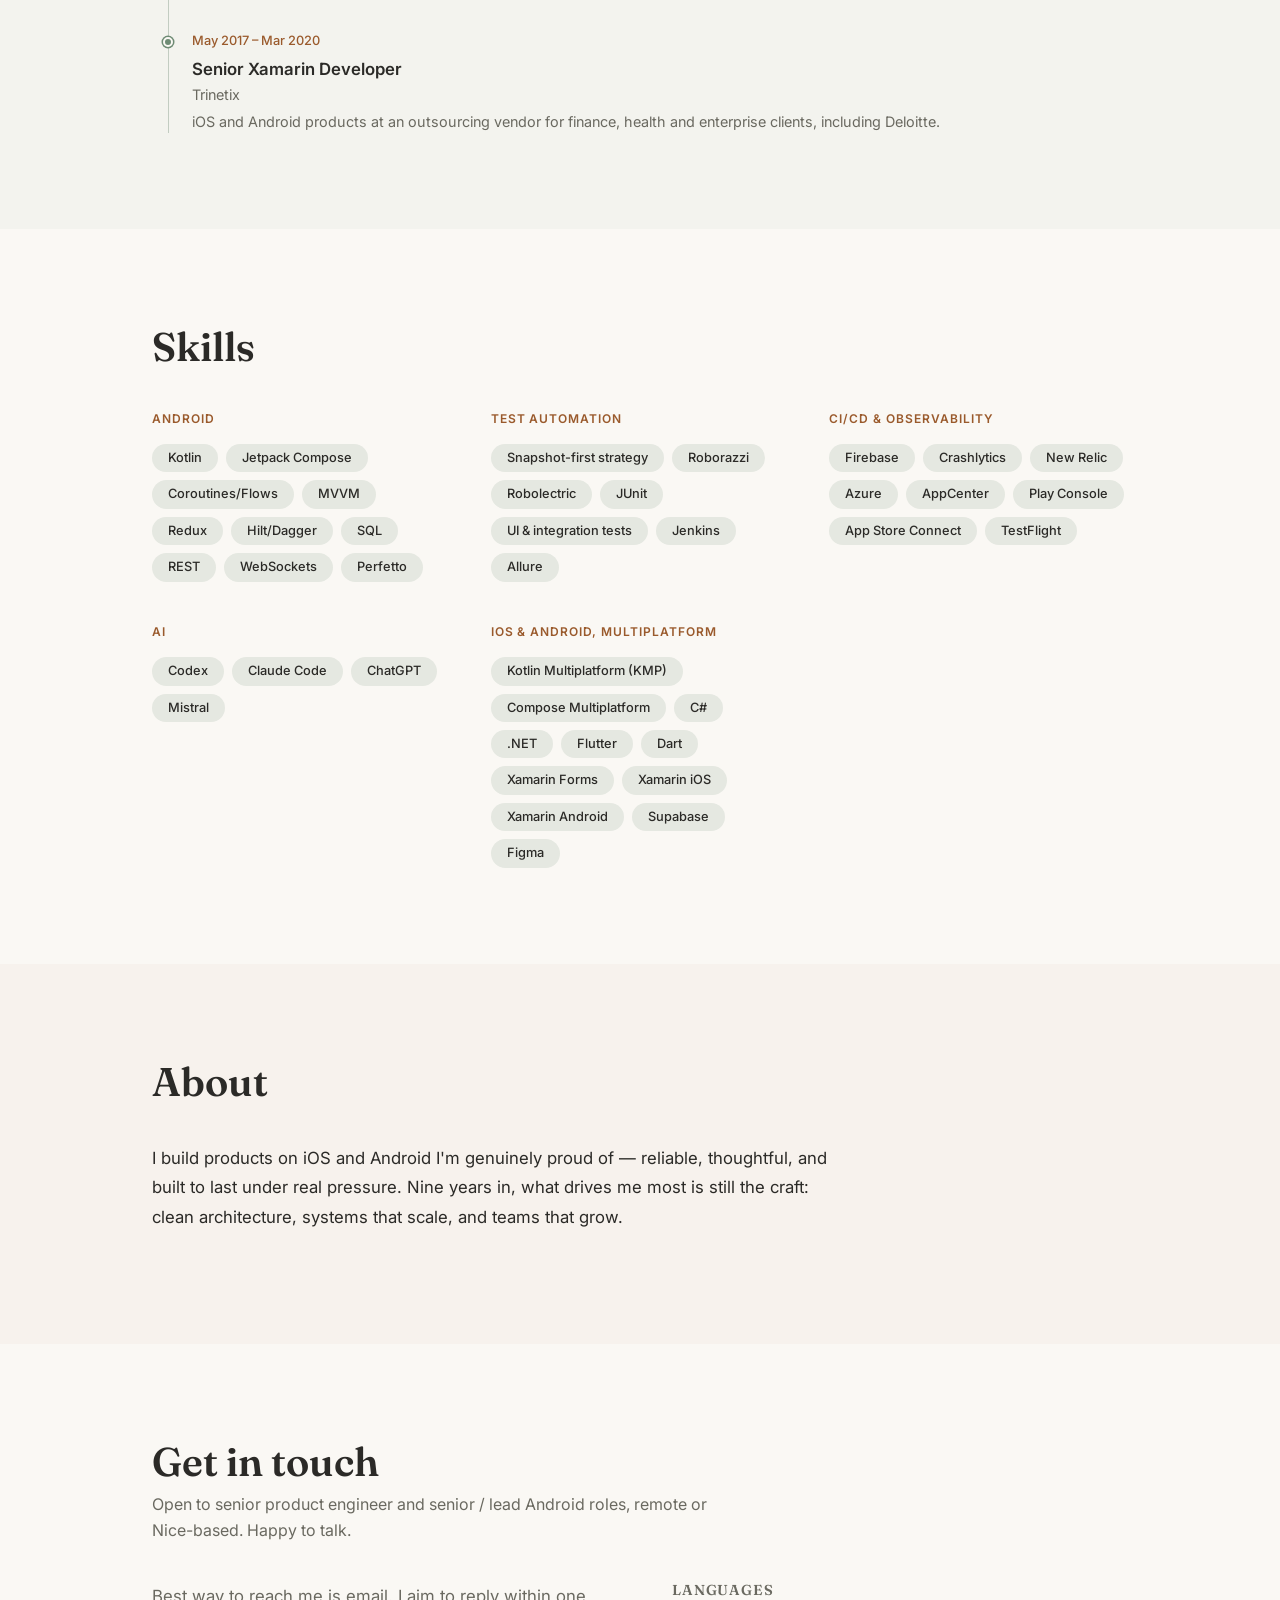
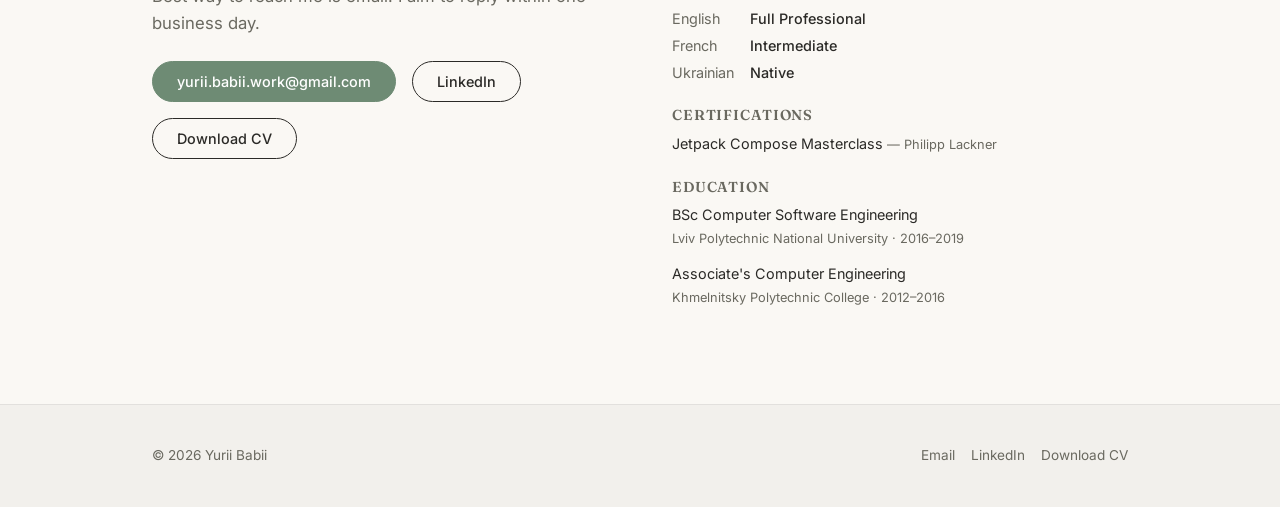
==== commit 8fea0d38: "About: remove the personal interests list Co-Authored-By: Claude <noreply@anthropic.com>" ====
--- a/index.html
+++ b/index.html
@@ -737,15 +737,8 @@
 
     <div class="about-body reveal">
       <p>
-        I build products on iOS and Android I'm genuinely proud of — reliable, thoughtful, and built to last under real pressure. Nine years in, what drives me most is still the craft: clean architecture, systems that scale, and teams that grow. Outside the editor, I'm just as deliberate about how I spend my energy.
+        I build products on iOS and Android I'm genuinely proud of — reliable, thoughtful, and built to last under real pressure. Nine years in, what drives me most is still the craft: clean architecture, systems that scale, and teams that grow.
       </p>
-      <ul class="about-list">
-        <li>Proud half-Husky owner — daily reminder that patience and persistence pay off.</li>
-        <li>Training for my first half-marathon using WHOOP and structured health protocols.</li>
-        <li>Yoga and spiritual practice — both keep me grounded when complexity spikes.</li>
-        <li>Calendars, notes, and task lists are a genuine joy — organization is a form of creative thinking.</li>
-        <li>Exploring electronic music production — a different kind of system design.</li>
-      </ul>
     </div>
   </div>
 </section>
